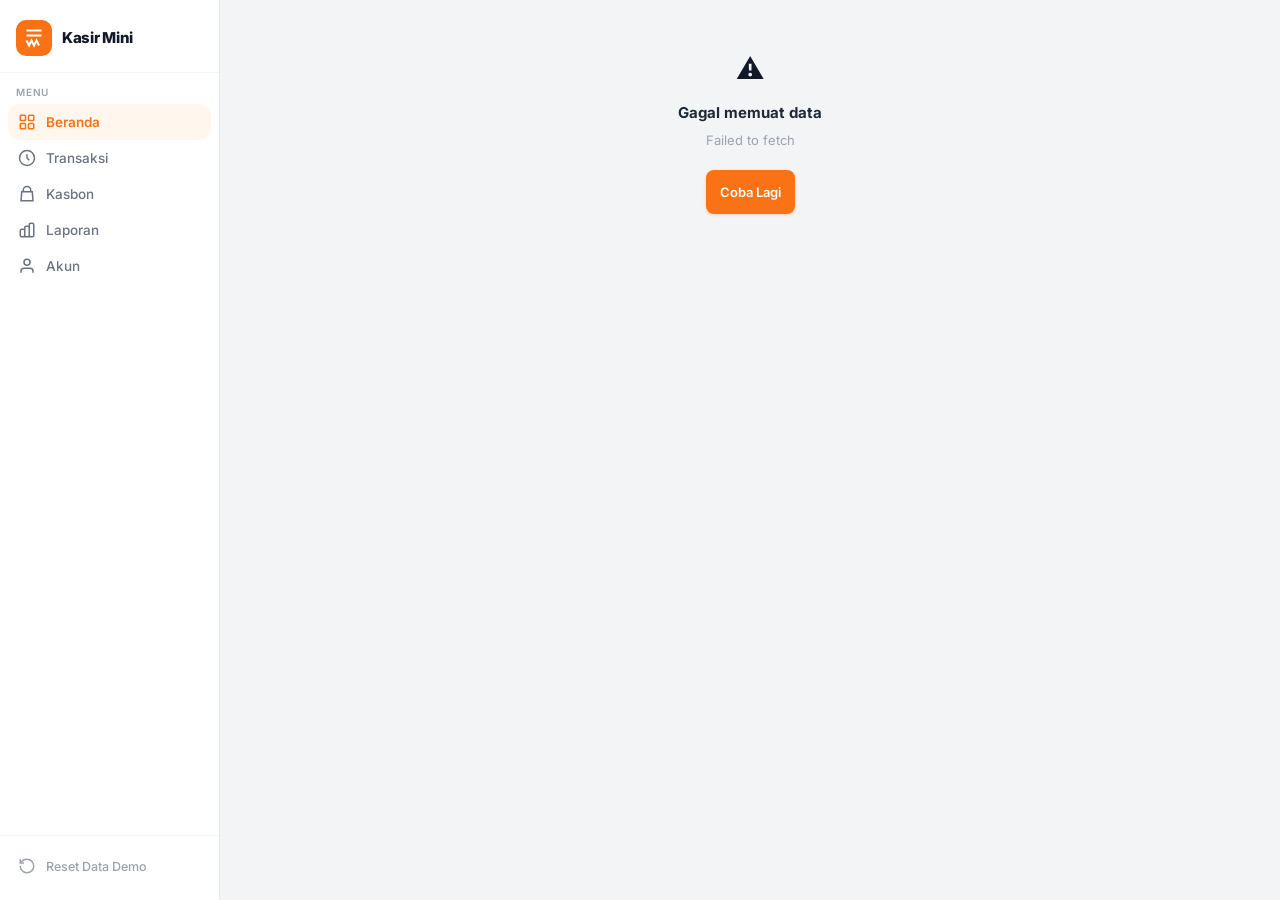
==== index.html @ 23647b13 "Initial commit" ====
<!DOCTYPE html>
<html lang="id">
<head>
  <meta charset="UTF-8">
  <meta name="viewport" content="width=device-width, initial-scale=1.0, maximum-scale=1.0, user-scalable=no, viewport-fit=cover">
  <title>Kasir Mini — Pencatatan Kas Warung</title>
  <meta name="description" content="Aplikasi kasir dan pencatatan keuangan harian untuk warung sembako. Catat pemasukan, pengeluaran, dan kasbon pelanggan.">
  <meta name="theme-color" content="#F97316">
  <meta name="mobile-web-app-capable" content="yes">
  <meta name="apple-mobile-web-app-capable" content="yes">
  <meta name="apple-mobile-web-app-status-bar-style" content="default">
  <meta name="apple-mobile-web-app-title" content="Kasir Mini">

  <!-- PWA -->
  <link rel="manifest" href="manifest.json">
  <link rel="icon" sizes="192x192" href="icons/icon-192.png">
  <link rel="apple-touch-icon" href="icons/icon-192.png">

  <!-- Fonts -->
  <link rel="preconnect" href="https://fonts.googleapis.com">
  <link rel="preconnect" href="https://fonts.gstatic.com" crossorigin>
  <link href="https://fonts.googleapis.com/css2?family=Inter:wght@400;500;600;700;800&display=swap" rel="stylesheet">

  <!-- CSS -->
  <link rel="stylesheet" href="css/app.css">
</head>
<body>

  <!-- PWA Install Banner -->
  <div id="install-banner" class="hidden">
    <div class="banner-text">
      <div class="banner-title">Pasang Kasir Mini di HP kamu</div>
      <div class="banner-sub">Untuk akses lebih cepat tanpa buka browser</div>
    </div>
    <button id="install-btn" class="install-btn">Pasang Sekarang</button>
    <button id="install-dismiss" class="install-dismiss" aria-label="Tutup">✕</button>
  </div>

  <!-- App Shell -->
  <div id="app-shell">

    <!-- Sidebar (Desktop) -->
    <aside id="sidebar">
      <div class="sidebar-logo">
        <div class="sidebar-logo-icon">
          <svg width="20" height="20" viewBox="0 0 24 24" fill="none" stroke="white" stroke-width="2.5">
            <path d="M3 3h18M3 9h18M3 15l3 6 3-6 3 6 3-6 3 6"/>
          </svg>
        </div>
        <div>
          <div class="sidebar-logo-text">Kasir Mini</div>
          <div id="demo-badge" class="badge badge-orange" style="font-size:10px;margin-top:2px;display:none">DEMO</div>
        </div>
      </div>

      <div class="sidebar-section">
        <div class="sidebar-section-label">Menu</div>
        <div id="sidebar-nav"></div>
      </div>

      <div style="margin-top:auto;padding:12px 8px 16px;border-top:1px solid var(--gray-100)">
        <button id="sidebar-reset" class="sidebar-nav-btn" style="color:var(--gray-400);font-size:12.5px" onclick="App.confirm('Reset semua data demo ke awal?', ()=>{ MockDB.resetDemo(); App.navigate(App.currentPage); Toast.success('Data demo direset'); })">
          <svg viewBox="0 0 24 24" fill="none" stroke="currentColor" stroke-width="2"><path d="M3 12a9 9 0 109-9 9.75 9.75 0 00-6.74 2.74L3 8"/><path d="M3 3v5h5"/></svg>
          Reset Data Demo
        </button>
      </div>
    </aside>

    <!-- Main Area -->
    <main id="main-area">
      <div id="page-wrapper">
        <!-- Page rendered here by router -->
        <div id="page-container">
          <!-- Initial skeleton -->
          <div style="padding:16px;display:flex;flex-direction:column;gap:10px">
            <div class="skeleton" style="height:56px;border-radius:0"></div>
            <div style="display:grid;grid-template-columns:1fr 1fr;gap:8px">
              <div class="skeleton" style="height:80px;border-radius:12px"></div>
              <div class="skeleton" style="height:80px;border-radius:12px"></div>
              <div class="skeleton" style="height:80px;border-radius:12px"></div>
              <div class="skeleton" style="height:80px;border-radius:12px"></div>
            </div>
            <div class="skeleton" style="height:52px;border-radius:12px"></div>
            <div class="skeleton" style="height:52px;border-radius:12px"></div>
            <div class="skeleton" style="height:52px;border-radius:12px"></div>
          </div>
        </div>
      </div>
    </main>

    <!-- Bottom Nav (Mobile) -->
    <nav id="bottom-nav" aria-label="Navigasi utama">
      <!-- Populated by app.js -->
    </nav>

  </div>

  <!-- Loading Overlay -->
  <div id="loading-overlay">
    <div class="spinner"></div>
    <p style="font-size:12px;color:var(--gray-400);font-weight:500">Memproses...</p>
  </div>

  <!-- Toast Container -->
  <div id="toast-container" aria-live="polite" role="status"></div>

  <!-- Scripts — ORDER MATTERS -->
  <script src="js/utils.js"></script>
  <script src="js/toast.js"></script>
  <script src="js/api.js"></script>
  <script src="js/pages/dashboard.js"></script>
  <script src="js/pages/income.js"></script>
  <script src="js/pages/expense.js"></script>
  <script src="js/pages/debt.js"></script>
  <script src="js/pages/history.js"></script>
  <script src="js/pages/report.js"></script>
  <script src="js/pages/account.js"></script>
  <script src="js/app.js"></script>

  <script>
    // Show demo badge after app inits
    document.addEventListener('DOMContentLoaded', () => {
      const badge = document.getElementById('demo-badge');
      if (badge && window.DEMO_MODE) badge.style.display = 'inline-flex';
    });
  </script>

</body>
</html>
---- css/app.css ----
/* ============================================================
   Kasir Mini — Design System v2
   Font: Inter | Accent: Orange #F97316
   ============================================================ */

@import url('https://fonts.googleapis.com/css2?family=Inter:wght@400;500;600;700;800&display=swap');

/* ---- Reset & Base ---- */
*, *::before, *::after {
  box-sizing: border-box;
  -webkit-tap-highlight-color: transparent;
  margin: 0; padding: 0;
}

:root {
  /* Colors */
  --orange:        #F97316;
  --orange-50:     #FFF7ED;
  --orange-100:    #FFEDD5;
  --orange-600:    #EA580C;
  --green:         #16A34A;
  --green-50:      #F0FDF4;
  --green-100:     #DCFCE7;
  --green-600:     #15803D;
  --red:           #DC2626;
  --red-50:        #FEF2F2;
  --red-100:       #FEE2E2;
  --red-600:       #B91C1C;
  --blue:          #2563EB;
  --blue-50:       #EFF6FF;
  --blue-100:      #DBEAFE;
  --blue-600:      #1D4ED8;
  --yellow-50:     #FEFCE8;
  --yellow-100:    #FEF9C3;
  --yellow-700:    #A16207;

  /* Neutrals */
  --white:         #FFFFFF;
  --gray-50:       #F9FAFB;
  --gray-100:      #F3F4F6;
  --gray-200:      #E5E7EB;
  --gray-300:      #D1D5DB;
  --gray-400:      #9CA3AF;
  --gray-500:      #6B7280;
  --gray-600:      #4B5563;
  --gray-700:      #374151;
  --gray-800:      #1F2937;
  --gray-900:      #111827;

  /* Sizing */
  --bottom-nav-h:  60px;
  --sidebar-w:     220px;
  --header-h:      56px;
  --radius-sm:     8px;
  --radius-md:     12px;
  --radius-lg:     16px;
  --radius-xl:     20px;

  /* Shadow */
  --shadow-xs:     0 1px 2px rgba(0,0,0,0.05);
  --shadow-sm:     0 1px 3px rgba(0,0,0,0.08), 0 1px 2px rgba(0,0,0,0.04);
  --shadow-md:     0 4px 6px -1px rgba(0,0,0,0.08), 0 2px 4px -1px rgba(0,0,0,0.04);
  --shadow-lg:     0 10px 15px -3px rgba(0,0,0,0.08), 0 4px 6px -2px rgba(0,0,0,0.04);
  --shadow-up:     0 -2px 8px rgba(0,0,0,0.06);
}

html {
  font-size: 14px;
  -webkit-text-size-adjust: 100%;
  scroll-behavior: smooth;
}

body {
  font-family: 'Inter', -apple-system, BlinkMacSystemFont, 'Segoe UI', sans-serif;
  background: var(--gray-100);
  color: var(--gray-900);
  line-height: 1.5;
  min-height: 100dvh;
  overflow-x: hidden;
}

/* ============================================================
   LAYOUT
   ============================================================ */

#app-shell {
  display: flex;
  min-height: 100dvh;
  position: relative;
}

/* --- Sidebar (Desktop ≥768px) --- */
#sidebar {
  width: var(--sidebar-w);
  min-height: 100dvh;
  background: var(--white);
  border-right: 1px solid var(--gray-200);
  position: fixed;
  left: 0; top: 0;
  z-index: 40;
  display: flex;
  flex-direction: column;
  overflow-y: auto;
  transition: transform 0.25s ease;
}

/* Hide sidebar on mobile */
@media (max-width: 767px) {
  #sidebar { display: none; }
}

/* --- Main area --- */
#main-area {
  flex: 1;
  display: flex;
  flex-direction: column;
  min-width: 0;
}

@media (min-width: 768px) {
  #main-area { margin-left: var(--sidebar-w); }
  #bottom-nav { display: none !important; }
}

/* --- Page wrapper --- */
#page-wrapper {
  flex: 1;
  overflow-y: auto;
  padding-bottom: calc(var(--bottom-nav-h) + 12px);
}

@media (min-width: 768px) {
  #page-wrapper { padding-bottom: 32px; }
}

/* --- Bottom Navigation (Mobile) --- */
#bottom-nav {
  position: fixed;
  bottom: 0; left: 0; right: 0;
  height: var(--bottom-nav-h);
  background: var(--white);
  border-top: 1px solid var(--gray-200);
  box-shadow: var(--shadow-up);
  display: flex;
  align-items: stretch;
  z-index: 40;
  padding-bottom: env(safe-area-inset-bottom);
}

.bottom-nav-item {
  flex: 1;
  display: flex;
  flex-direction: column;
  align-items: center;
  justify-content: center;
  gap: 3px;
  border: none;
  background: none;
  cursor: pointer;
  color: var(--gray-400);
  font-size: 10px;
  font-weight: 500;
  font-family: inherit;
  padding: 6px 4px;
  transition: color 0.15s;
  text-decoration: none;
  -webkit-appearance: none;
  position: relative;
}

.bottom-nav-item svg {
  width: 22px;
  height: 22px;
  flex-shrink: 0;
}

.bottom-nav-item.active {
  color: var(--orange);
}

.bottom-nav-item.active::before {
  content: '';
  position: absolute;
  top: 0;
  left: 50%;
  transform: translateX(-50%);
  width: 32px;
  height: 2px;
  background: var(--orange);
  border-radius: 0 0 2px 2px;
}

/* ============================================================
   SIDEBAR COMPONENTS
   ============================================================ */

.sidebar-logo {
  display: flex;
  align-items: center;
  gap: 10px;
  padding: 20px 16px 16px;
  border-bottom: 1px solid var(--gray-100);
}

.sidebar-logo-icon {
  width: 36px;
  height: 36px;
  background: var(--orange);
  border-radius: 10px;
  display: flex;
  align-items: center;
  justify-content: center;
  flex-shrink: 0;
}

.sidebar-logo-text {
  font-size: 15px;
  font-weight: 800;
  color: var(--gray-900);
  letter-spacing: -0.02em;
}

.sidebar-section {
  padding: 12px 8px 4px;
}

.sidebar-section-label {
  font-size: 10px;
  font-weight: 600;
  text-transform: uppercase;
  letter-spacing: 0.08em;
  color: var(--gray-400);
  padding: 0 8px;
  margin-bottom: 4px;
}

.sidebar-nav-btn {
  display: flex;
  align-items: center;
  gap: 10px;
  width: 100%;
  padding: 9px 10px;
  border-radius: var(--radius-md);
  border: none;
  background: none;
  cursor: pointer;
  color: var(--gray-500);
  font-size: 13.5px;
  font-weight: 500;
  font-family: inherit;
  text-align: left;
  transition: all 0.15s;
  text-decoration: none;
}

.sidebar-nav-btn:hover {
  background: var(--gray-50);
  color: var(--gray-800);
}

.sidebar-nav-btn.active {
  background: var(--orange-50);
  color: var(--orange);
  font-weight: 600;
}

.sidebar-nav-btn svg {
  width: 18px;
  height: 18px;
  flex-shrink: 0;
}

/* ============================================================
   PAGE HEADER
   ============================================================ */

.page-header {
  background: var(--white);
  border-bottom: 1px solid var(--gray-100);
  padding: 14px 16px;
  position: sticky;
  top: 0;
  z-index: 30;
}

.page-header h1 {
  font-size: 16px;
  font-weight: 700;
  color: var(--gray-900);
  line-height: 1.3;
}

.page-header .subtitle {
  font-size: 12px;
  color: var(--gray-400);
  margin-top: 1px;
}

.page-header-row {
  display: flex;
  align-items: center;
  justify-content: space-between;
  gap: 12px;
}

.back-btn {
  display: flex;
  align-items: center;
  justify-content: center;
  width: 36px;
  height: 36px;
  border: 1.5px solid var(--gray-200);
  border-radius: var(--radius-sm);
  background: none;
  cursor: pointer;
  color: var(--gray-500);
  flex-shrink: 0;
  transition: all 0.15s;
}

.back-btn:hover {
  background: var(--gray-50);
  color: var(--gray-800);
}

/* ============================================================
   CARDS
   ============================================================ */

.card {
  background: var(--white);
  border: 1px solid var(--gray-200);
  border-radius: var(--radius-lg);
  box-shadow: var(--shadow-xs);
}

/* Summary Card (Dashboard) */
.summary-card {
  background: var(--white);
  border: 1px solid var(--gray-200);
  border-radius: var(--radius-md);
  padding: 14px;
  display: flex;
  flex-direction: column;
  gap: 4px;
  box-shadow: var(--shadow-xs);
}

.summary-card .card-label {
  font-size: 11px;
  font-weight: 600;
  text-transform: uppercase;
  letter-spacing: 0.05em;
  color: var(--gray-400);
}

.summary-card .card-value {
  font-size: 18px;
  font-weight: 700;
  line-height: 1.2;
  letter-spacing: -0.02em;
}

.summary-card .card-sub {
  font-size: 11px;
  color: var(--gray-400);
}

.card-value.income  { color: var(--green); }
.card-value.expense { color: var(--red); }
.card-value.debt    { color: var(--blue); }
.card-value.balance-pos { color: var(--green); }
.card-value.balance-neg { color: var(--red); }

/* ============================================================
   QUICK ACTION BUTTONS
   ============================================================ */

.quick-actions {
  display: flex;
  flex-direction: column;
  gap: 8px;
}

.quick-btn {
  display: flex;
  align-items: center;
  gap: 12px;
  width: 100%;
  min-height: 48px;
  padding: 12px 16px;
  border: none;
  border-radius: var(--radius-md);
  font-size: 14px;
  font-weight: 600;
  font-family: inherit;
  cursor: pointer;
  text-align: left;
  transition: all 0.15s;
}

.quick-btn:active { transform: scale(0.98); }

.quick-btn svg { width: 20px; height: 20px; flex-shrink: 0; }

.quick-btn-icon {
  width: 36px;
  height: 36px;
  border-radius: var(--radius-sm);
  display: flex;
  align-items: center;
  justify-content: center;
  flex-shrink: 0;
}

.qb-income {
  background: var(--green-50);
  color: var(--green-600);
  border: 1.5px solid var(--green-100);
}
.qb-income .quick-btn-icon { background: var(--green-100); }

.qb-expense {
  background: var(--red-50);
  color: var(--red-600);
  border: 1.5px solid var(--red-100);
}
.qb-expense .quick-btn-icon { background: var(--red-100); }

.qb-debt {
  background: var(--blue-50);
  color: var(--blue-600);
  border: 1.5px solid var(--blue-100);
}
.qb-debt .quick-btn-icon { background: var(--blue-100); }

/* ============================================================
   FORM COMPONENTS
   ============================================================ */

.form-section {
  display: flex;
  flex-direction: column;
  gap: 16px;
  padding: 16px;
}

.form-group {
  display: flex;
  flex-direction: column;
  gap: 6px;
}

.form-label {
  font-size: 13px;
  font-weight: 600;
  color: var(--gray-700);
  display: flex;
  align-items: center;
  gap: 4px;
}

.form-label .required { color: var(--red); }

.form-input {
  width: 100%;
  height: 44px;
  padding: 0 14px;
  border: 1.5px solid var(--gray-200);
  border-radius: var(--radius-md);
  font-size: 14px;
  font-family: inherit;
  color: var(--gray-900);
  background: var(--white);
  outline: none;
  transition: border-color 0.15s, box-shadow 0.15s;
  -webkit-appearance: none;
}

.form-input:focus {
  border-color: var(--orange);
  box-shadow: 0 0 0 3px rgba(249,115,22,0.1);
}

.form-input::placeholder { color: var(--gray-300); }

textarea.form-input {
  height: auto;
  padding: 12px 14px;
  min-height: 80px;
  resize: none;
  line-height: 1.5;
}

/* Nominal input - large centered */
.amount-display {
  background: var(--gray-50);
  border: 1.5px solid var(--gray-200);
  border-radius: var(--radius-lg);
  padding: 20px 16px;
  text-align: center;
  margin-bottom: 4px;
}

.amount-prefix {
  font-size: 18px;
  font-weight: 700;
  color: var(--gray-400);
}

.amount-input-raw {
  border: none;
  background: transparent;
  font-size: 28px;
  font-weight: 800;
  color: var(--gray-900);
  text-align: center;
  width: 100%;
  outline: none;
  font-family: inherit;
  letter-spacing: -0.03em;
}

.amount-display:focus-within {
  border-color: var(--orange);
  box-shadow: 0 0 0 3px rgba(249,115,22,0.1);
  background: var(--white);
}

.amount-words {
  font-size: 11px;
  color: var(--gray-400);
  margin-top: 4px;
  text-align: center;
}

/* Category chips */
.chip-scroll {
  display: flex;
  gap: 6px;
  overflow-x: auto;
  padding-bottom: 4px;
  -ms-overflow-style: none;
  scrollbar-width: none;
}
.chip-scroll::-webkit-scrollbar { display: none; }

.chip {
  display: inline-flex;
  align-items: center;
  gap: 4px;
  padding: 6px 12px;
  border-radius: 9999px;
  font-size: 12px;
  font-weight: 500;
  border: 1.5px solid var(--gray-200);
  background: var(--white);
  color: var(--gray-600);
  cursor: pointer;
  transition: all 0.15s;
  white-space: nowrap;
  font-family: inherit;
}

.chip.active {
  background: var(--orange);
  color: var(--white);
  border-color: var(--orange);
}

.chip:hover:not(.active) {
  border-color: var(--orange);
  color: var(--orange);
}

/* Period toggle (Reports) */
.period-toggle {
  display: flex;
  background: var(--gray-100);
  border-radius: var(--radius-md);
  padding: 3px;
  gap: 2px;
}

.period-btn {
  flex: 1;
  padding: 7px 8px;
  border: none;
  border-radius: var(--radius-sm);
  font-size: 12.5px;
  font-weight: 500;
  font-family: inherit;
  cursor: pointer;
  transition: all 0.15s;
  background: none;
  color: var(--gray-500);
}

.period-btn.active {
  background: var(--white);
  color: var(--orange);
  font-weight: 700;
  box-shadow: var(--shadow-sm);
}

/* ============================================================
   BUTTONS
   ============================================================ */

.btn {
  display: inline-flex;
  align-items: center;
  justify-content: center;
  gap: 8px;
  padding: 0 20px;
  height: 44px;
  min-height: 44px;
  border: none;
  border-radius: var(--radius-md);
  font-size: 14px;
  font-weight: 600;
  font-family: inherit;
  cursor: pointer;
  transition: all 0.15s;
  text-decoration: none;
  white-space: nowrap;
  -webkit-appearance: none;
}

.btn:active { transform: scale(0.97); }

.btn svg { width: 18px; height: 18px; flex-shrink: 0; }

.btn-primary {
  background: var(--orange);
  color: var(--white);
  box-shadow: 0 1px 3px rgba(249,115,22,0.3);
}
.btn-primary:hover { background: var(--orange-600); }

.btn-green  { background: var(--green);  color: var(--white); }
.btn-green:hover { background: var(--green-600); }

.btn-red    { background: var(--red);    color: var(--white); }
.btn-red:hover { background: var(--red-600); }

.btn-blue   { background: var(--blue);   color: var(--white); }
.btn-blue:hover { background: var(--blue-600); }

.btn-outline {
  background: var(--white);
  color: var(--orange);
  border: 1.5px solid var(--orange);
}
.btn-outline:hover { background: var(--orange-50); }

.btn-ghost {
  background: var(--gray-100);
  color: var(--gray-600);
}
.btn-ghost:hover { background: var(--gray-200); }

.btn-sm { height: 36px; padding: 0 14px; font-size: 13px; border-radius: var(--radius-sm); }
.btn-lg { height: 52px; font-size: 15px; border-radius: var(--radius-lg); }

.btn-full { width: 100%; }

/* Submit button (CTA, full-width orange) */
.btn-cta {
  width: 100%;
  height: 48px;
  background: var(--orange);
  color: var(--white);
  border: none;
  border-radius: var(--radius-md);
  font-size: 15px;
  font-weight: 700;
  font-family: inherit;
  cursor: pointer;
  transition: all 0.15s;
  display: flex;
  align-items: center;
  justify-content: center;
  gap: 8px;
  -webkit-appearance: none;
}
.btn-cta:hover { background: var(--orange-600); }
.btn-cta:active { transform: scale(0.98); }
.btn-cta:disabled { background: var(--gray-300); cursor: not-allowed; }
.btn-cta svg { width: 18px; height: 18px; }

/* ============================================================
   BADGES
   ============================================================ */

.badge {
  display: inline-flex;
  align-items: center;
  gap: 4px;
  padding: 3px 8px;
  border-radius: 9999px;
  font-size: 11px;
  font-weight: 600;
  white-space: nowrap;
}

.badge-red    { background: var(--red-100);    color: var(--red-600); }
.badge-yellow { background: var(--yellow-100); color: var(--yellow-700); }
.badge-green  { background: var(--green-100);  color: var(--green-600); }
.badge-blue   { background: var(--blue-100);   color: var(--blue-600); }
.badge-gray   { background: var(--gray-100);   color: var(--gray-500); }
.badge-orange { background: var(--orange-100); color: var(--orange-600); }

/* ============================================================
   TRANSACTION LIST ITEMS
   ============================================================ */

.trx-list { padding: 0 16px; }

.date-separator {
  font-size: 11px;
  font-weight: 700;
  text-transform: uppercase;
  letter-spacing: 0.05em;
  color: var(--gray-400);
  padding: 16px 0 8px;
}

.trx-item {
  display: flex;
  align-items: center;
  gap: 12px;
  padding: 12px 0;
  border-bottom: 1px solid var(--gray-100);
}

.trx-item:last-child { border-bottom: none; }

.trx-icon {
  width: 38px;
  height: 38px;
  border-radius: var(--radius-sm);
  display: flex;
  align-items: center;
  justify-content: center;
  flex-shrink: 0;
}

.trx-icon.income-icon {
  background: var(--green-50);
  color: var(--green);
}

.trx-icon.expense-icon {
  background: var(--red-50);
  color: var(--red);
}

.trx-icon svg { width: 18px; height: 18px; }

.trx-body { flex: 1; min-width: 0; }

.trx-desc {
  font-size: 13.5px;
  font-weight: 500;
  color: var(--gray-800);
  white-space: nowrap;
  overflow: hidden;
  text-overflow: ellipsis;
}

.trx-meta {
  font-size: 11.5px;
  color: var(--gray-400);
  margin-top: 1px;
}

.trx-amount {
  font-size: 14px;
  font-weight: 700;
  flex-shrink: 0;
}

.trx-amount.pos { color: var(--green); }
.trx-amount.neg { color: var(--red); }

/* ============================================================
   DEBT CARD
   ============================================================ */

.debt-card {
  background: var(--white);
  border: 1px solid var(--gray-200);
  border-radius: var(--radius-md);
  padding: 14px;
  cursor: pointer;
  transition: all 0.15s;
}

.debt-card:hover {
  border-color: var(--orange);
  box-shadow: 0 0 0 2px rgba(249,115,22,0.08);
}

.debt-card:active { transform: scale(0.99); }

.debt-name {
  font-size: 14px;
  font-weight: 700;
  color: var(--gray-900);
}

.debt-meta {
  font-size: 11.5px;
  color: var(--gray-400);
  margin-top: 1px;
}

.debt-amounts {
  display: flex;
  gap: 12px;
  margin-top: 10px;
}

.debt-amount-item { flex: 1; }

.debt-amount-label {
  font-size: 10px;
  font-weight: 600;
  text-transform: uppercase;
  letter-spacing: 0.04em;
  color: var(--gray-400);
  margin-bottom: 2px;
}

.debt-amount-value {
  font-size: 13px;
  font-weight: 700;
}

.debt-progress-bar {
  height: 4px;
  background: var(--gray-100);
  border-radius: 9999px;
  margin-top: 10px;
  overflow: hidden;
}

.debt-progress-fill {
  height: 100%;
  border-radius: 9999px;
  background: var(--orange);
  transition: width 0.4s ease;
}

.debt-progress-fill.paid { background: var(--green); }

/* ============================================================
   MODAL
   ============================================================ */

.modal-overlay {
  position: fixed;
  inset: 0;
  background: rgba(0, 0, 0, 0.4);
  z-index: 50;
  display: flex;
  align-items: flex-end;
  padding: 0;
  animation: fadeIn 0.2s ease;
}

@media (min-width: 480px) {
  .modal-overlay {
    align-items: center;
    padding: 20px;
  }
}

.modal-sheet {
  background: var(--white);
  border-radius: 20px 20px 0 0;
  width: 100%;
  max-height: 90dvh;
  overflow-y: auto;
  padding: 20px 16px 24px;
  animation: slideUp 0.25s ease;
}

@media (min-width: 480px) {
  .modal-sheet {
    border-radius: 20px;
    max-width: 440px;
    margin: 0 auto;
  }
}

.modal-drag-bar {
  width: 36px;
  height: 4px;
  background: var(--gray-200);
  border-radius: 9999px;
  margin: 0 auto 16px;
}

@media (min-width: 480px) {
  .modal-drag-bar { display: none; }
}

.modal-title {
  display: flex;
  align-items: center;
  justify-content: space-between;
  margin-bottom: 20px;
}

.modal-title h2 {
  font-size: 16px;
  font-weight: 700;
  color: var(--gray-900);
}

.modal-close {
  width: 32px;
  height: 32px;
  display: flex;
  align-items: center;
  justify-content: center;
  border: none;
  background: var(--gray-100);
  border-radius: var(--radius-sm);
  cursor: pointer;
  color: var(--gray-500);
  transition: all 0.15s;
}

.modal-close:hover { background: var(--gray-200); color: var(--gray-800); }
.modal-close svg { width: 16px; height: 16px; }

/* ============================================================
   CONFIRM DIALOG
   ============================================================ */

.confirm-overlay {
  position: fixed;
  inset: 0;
  background: rgba(0,0,0,0.45);
  z-index: 60;
  display: flex;
  align-items: center;
  justify-content: center;
  padding: 20px;
  animation: fadeIn 0.2s ease;
}

.confirm-box {
  background: var(--white);
  border-radius: var(--radius-xl);
  padding: 24px;
  max-width: 300px;
  width: 100%;
  text-align: center;
  animation: scaleIn 0.2s ease;
  box-shadow: var(--shadow-lg);
}

.confirm-icon { font-size: 2rem; margin-bottom: 10px; }
.confirm-title { font-size: 15px; font-weight: 700; color: var(--gray-900); margin-bottom: 6px; }
.confirm-msg { font-size: 13px; color: var(--gray-500); line-height: 1.5; margin-bottom: 20px; }
.confirm-actions { display: flex; gap: 8px; }

/* ============================================================
   INSTALL BANNER
   ============================================================ */

#install-banner {
  background: linear-gradient(135deg, var(--orange), var(--orange-600));
  color: var(--white);
  padding: 12px 16px;
  display: flex;
  align-items: center;
  gap: 10px;
  position: sticky;
  top: 0;
  z-index: 35;
}

#install-banner .banner-text {
  flex: 1;
}

#install-banner .banner-title {
  font-size: 13px;
  font-weight: 700;
  margin-bottom: 1px;
}

#install-banner .banner-sub {
  font-size: 11px;
  opacity: 0.85;
}

.install-btn {
  background: rgba(255,255,255,0.2);
  border: 1px solid rgba(255,255,255,0.4);
  color: var(--white);
  padding: 6px 14px;
  border-radius: var(--radius-sm);
  font-size: 12.5px;
  font-weight: 600;
  cursor: pointer;
  font-family: inherit;
  white-space: nowrap;
  flex-shrink: 0;
  transition: background 0.15s;
}

.install-btn:hover { background: rgba(255,255,255,0.3); }

.install-dismiss {
  background: none;
  border: none;
  color: rgba(255,255,255,0.7);
  cursor: pointer;
  font-size: 18px;
  padding: 4px;
  line-height: 1;
  flex-shrink: 0;
}

/* ============================================================
   TOAST NOTIFICATIONS
   ============================================================ */

#toast-container {
  position: fixed;
  top: 12px;
  left: 50%;
  transform: translateX(-50%);
  z-index: 100;
  display: flex;
  flex-direction: column;
  gap: 6px;
  align-items: center;
  pointer-events: none;
  width: calc(100% - 32px);
  max-width: 340px;
}

.toast {
  display: flex;
  align-items: center;
  gap: 8px;
  padding: 11px 16px;
  border-radius: var(--radius-md);
  font-size: 13px;
  font-weight: 500;
  box-shadow: var(--shadow-md);
  pointer-events: auto;
  max-width: 100%;
  animation: toastIn 0.3s ease;
}

.toast svg { width: 16px; height: 16px; flex-shrink: 0; }

.toast-success { background: #166534; color: var(--white); }
.toast-error   { background: #991B1B; color: var(--white); }
.toast-warning { background: #92400E; color: var(--white); }
.toast-info    { background: #1E40AF; color: var(--white); }
.toast.exit    { animation: toastOut 0.3s ease forwards; }

/* ============================================================
   LOADING
   ============================================================ */

#loading-overlay {
  position: fixed;
  inset: 0;
  background: rgba(255,255,255,0.8);
  backdrop-filter: blur(2px);
  z-index: 70;
  display: none;
  align-items: center;
  justify-content: center;
  flex-direction: column;
  gap: 12px;
}

.spinner {
  width: 36px;
  height: 36px;
  border: 3px solid var(--gray-200);
  border-top-color: var(--orange);
  border-radius: 50%;
  animation: spin 0.75s linear infinite;
}

.skeleton {
  background: linear-gradient(90deg, var(--gray-100) 25%, var(--gray-200) 50%, var(--gray-100) 75%);
  background-size: 200% 100%;
  animation: shimmer 1.4s ease-in-out infinite;
  border-radius: var(--radius-sm);
}

/* ============================================================
   EMPTY STATE
   ============================================================ */

.empty-state {
  display: flex;
  flex-direction: column;
  align-items: center;
  justify-content: center;
  padding: 48px 24px;
  text-align: center;
  gap: 10px;
}

.empty-state-icon {
  width: 52px;
  height: 52px;
  background: var(--gray-100);
  border-radius: 50%;
  display: flex;
  align-items: center;
  justify-content: center;
  color: var(--gray-300);
  margin-bottom: 4px;
}

.empty-state-icon svg { width: 26px; height: 26px; }

.empty-state h3 {
  font-size: 14px;
  font-weight: 600;
  color: var(--gray-700);
}

.empty-state p {
  font-size: 13px;
  color: var(--gray-400);
  line-height: 1.5;
}

/* ============================================================
   REPORT
   ============================================================ */

.report-hero {
  background: var(--gray-900);
  border-radius: var(--radius-lg);
  padding: 20px;
  color: var(--white);
}

.report-row {
  display: flex;
  align-items: center;
  justify-content: space-between;
  padding: 8px 0;
  border-bottom: 1px solid rgba(255,255,255,0.07);
}

.report-row:last-child { border-bottom: none; }

.report-row .label { font-size: 13px; color: #94a3b8; }
.report-row .value { font-size: 14px; font-weight: 700; }

.bar-chart-row {
  display: flex;
  flex-direction: column;
  gap: 3px;
  margin-bottom: 12px;
}

.bar-chart-label {
  display: flex;
  justify-content: space-between;
  font-size: 12px;
  color: var(--gray-600);
  font-weight: 500;
}

.bar-track {
  height: 8px;
  background: var(--gray-100);
  border-radius: 9999px;
  overflow: hidden;
}

.bar-fill {
  height: 100%;
  border-radius: 9999px;
  transition: width 0.5s ease;
}

/* ============================================================
   SECTION TITLE / DIVIDER
   ============================================================ */

.section-header {
  display: flex;
  align-items: center;
  justify-content: space-between;
  padding: 14px 16px 8px;
}

.section-title {
  font-size: 12px;
  font-weight: 700;
  text-transform: uppercase;
  letter-spacing: 0.06em;
  color: var(--gray-400);
}

.section-link {
  font-size: 12.5px;
  font-weight: 600;
  color: var(--orange);
  background: none;
  border: none;
  cursor: pointer;
  font-family: inherit;
}

.divider {
  height: 8px;
  background: var(--gray-100);
}

.h-divider {
  height: 1px;
  background: var(--gray-100);
}

/* ============================================================
   SCROLLBAR
   ============================================================ */

::-webkit-scrollbar { width: 4px; height: 4px; }
::-webkit-scrollbar-track { background: transparent; }
::-webkit-scrollbar-thumb { background: var(--gray-200); border-radius: 9999px; }

/* ============================================================
   ANIMATIONS
   ============================================================ */

@keyframes fadeIn   { from { opacity:0 } to { opacity:1 } }
@keyframes slideUp  { from { transform:translateY(24px);opacity:0 } to { transform:translateY(0);opacity:1 } }
@keyframes scaleIn  { from { transform:scale(0.92);opacity:0 } to { transform:scale(1);opacity:1 } }
@keyframes spin     { to { transform:rotate(360deg) } }
@keyframes shimmer  { 0%{background-position:200% 0} 100%{background-position:-200% 0} }
@keyframes toastIn  { from{opacity:0;transform:translateY(-10px) scale(0.95)} to{opacity:1;transform:translateY(0) scale(1)} }
@keyframes toastOut { from{opacity:1;transform:translateY(0) scale(1)} to{opacity:0;transform:translateY(-8px) scale(0.95)} }

/* ============================================================
   UTILITY
   ============================================================ */

.hidden    { display: none !important; }
.sr-only   { position:absolute;width:1px;height:1px;overflow:hidden;clip:rect(0,0,0,0); }
.truncate  { overflow:hidden;text-overflow:ellipsis;white-space:nowrap; }
.no-scroll { overflow:hidden; }
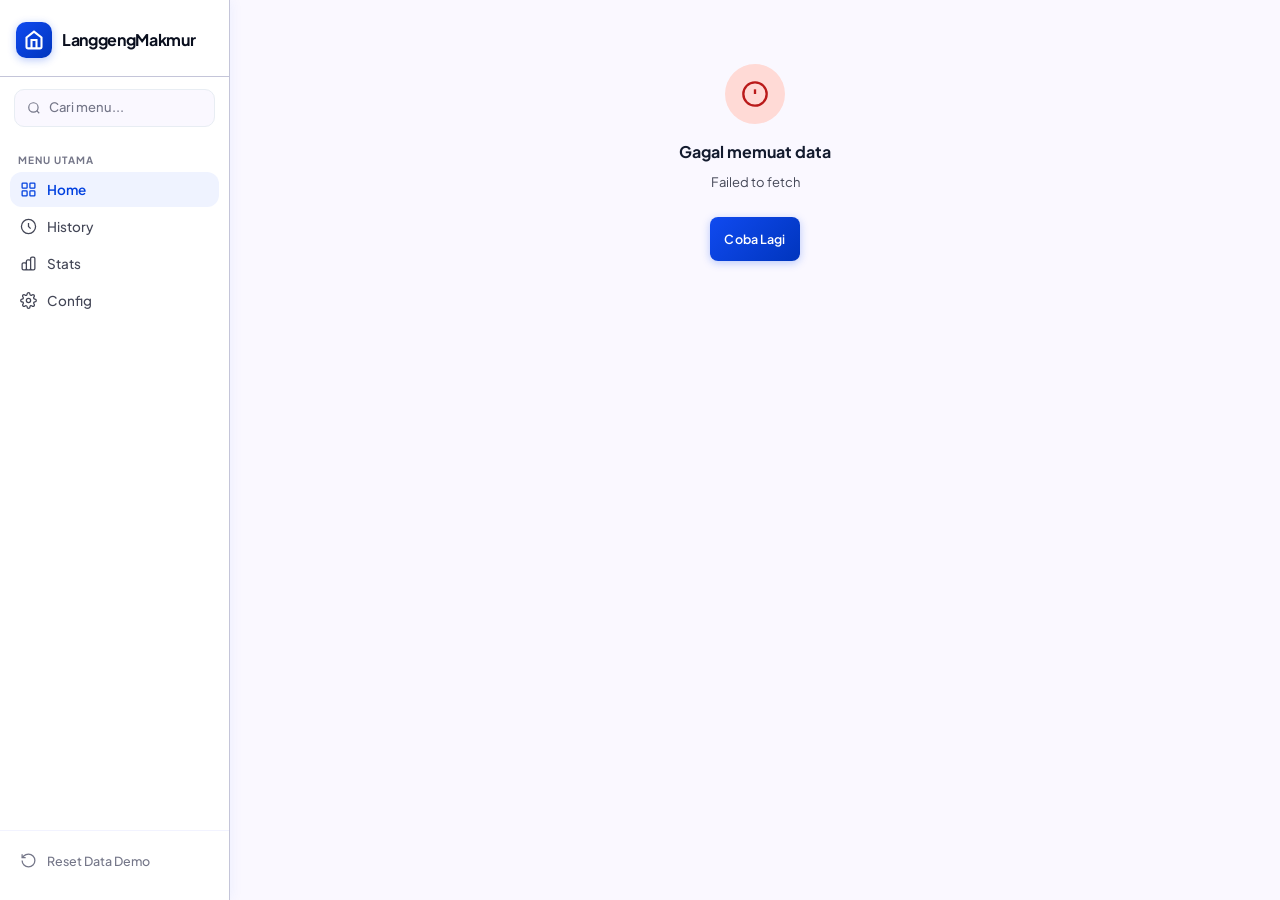
==== commit 370dae06: "Update aplikasi kasir dengan pembaruan fitur" ====
--- a/index.html
+++ b/index.html
@@ -1,11 +1,14 @@
 <!DOCTYPE html>
 <html lang="id">
+
 <head>
   <meta charset="UTF-8">
-  <meta name="viewport" content="width=device-width, initial-scale=1.0, maximum-scale=1.0, user-scalable=no, viewport-fit=cover">
-  <title>Kasir Mini — Pencatatan Kas Warung</title>
-  <meta name="description" content="Aplikasi kasir dan pencatatan keuangan harian untuk warung sembako. Catat pemasukan, pengeluaran, dan kasbon pelanggan.">
-  <meta name="theme-color" content="#F97316">
+  <meta name="viewport"
+    content="width=device-width, initial-scale=1.0, maximum-scale=1.0, user-scalable=no, viewport-fit=cover">
+  <title>LanggengMakmur Cashier — Pencatatan Kas Warung</title>
+  <meta name="description"
+    content="Aplikasi kasir dan pencatatan keuangan harian untuk warung sembako. Catat pemasukan, pengeluaran, dan kasbon pelanggan.">
+  <meta name="theme-color" content="#104af0">
   <meta name="mobile-web-app-capable" content="yes">
   <meta name="apple-mobile-web-app-capable" content="yes">
   <meta name="apple-mobile-web-app-status-bar-style" content="default">
@@ -19,22 +22,16 @@
   <!-- Fonts -->
   <link rel="preconnect" href="https://fonts.googleapis.com">
   <link rel="preconnect" href="https://fonts.gstatic.com" crossorigin>
-  <link href="https://fonts.googleapis.com/css2?family=Inter:wght@400;500;600;700;800&display=swap" rel="stylesheet">
+  <link
+    href="https://fonts.googleapis.com/css2?family=Plus+Jakarta+Sans:wght@400;500;600;700;800&family=Inter:wght@400;500;600;700&display=swap"
+    rel="stylesheet">
 
   <!-- CSS -->
   <link rel="stylesheet" href="css/app.css">
 </head>
+
 <body>
 
-  <!-- PWA Install Banner -->
-  <div id="install-banner" class="hidden">
-    <div class="banner-text">
-      <div class="banner-title">Pasang Kasir Mini di HP kamu</div>
-      <div class="banner-sub">Untuk akses lebih cepat tanpa buka browser</div>
-    </div>
-    <button id="install-btn" class="install-btn">Pasang Sekarang</button>
-    <button id="install-dismiss" class="install-dismiss" aria-label="Tutup">✕</button>
-  </div>
 
   <!-- App Shell -->
   <div id="app-shell">
@@ -44,23 +41,40 @@
       <div class="sidebar-logo">
         <div class="sidebar-logo-icon">
           <svg width="20" height="20" viewBox="0 0 24 24" fill="none" stroke="white" stroke-width="2.5">
-            <path d="M3 3h18M3 9h18M3 15l3 6 3-6 3 6 3-6 3 6"/>
+            <path d="M3 9l9-7 9 7v11a2 2 0 01-2 2H5a2 2 0 01-2-2z" />
+            <polyline points="9 22 9 12 15 12 15 22" />
           </svg>
         </div>
         <div>
-          <div class="sidebar-logo-text">Kasir Mini</div>
+          <div class="sidebar-logo-text">LanggengMakmur</div>
           <div id="demo-badge" class="badge badge-orange" style="font-size:10px;margin-top:2px;display:none">DEMO</div>
         </div>
       </div>
 
+      <!-- Search bar placeholder -->
+      <div style="padding:12px 14px">
+        <div
+          style="display:flex;align-items:center;gap:8px;background:var(--gray-50);border:1.5px solid var(--gray-150);border-radius:10px;padding:8px 12px;cursor:default">
+          <svg width="14" height="14" viewBox="0 0 24 24" fill="none" stroke="var(--gray-400)" stroke-width="2">
+            <circle cx="11" cy="11" r="8" />
+            <path d="M21 21l-4.35-4.35" />
+          </svg>
+          <span style="font-size:13px;color:var(--gray-400);font-weight:500">Cari menu...</span>
+        </div>
+      </div>
+
       <div class="sidebar-section">
-        <div class="sidebar-section-label">Menu</div>
+        <div class="sidebar-section-label">Menu Utama</div>
         <div id="sidebar-nav"></div>
       </div>
 
-      <div style="margin-top:auto;padding:12px 8px 16px;border-top:1px solid var(--gray-100)">
-        <button id="sidebar-reset" class="sidebar-nav-btn" style="color:var(--gray-400);font-size:12.5px" onclick="App.confirm('Reset semua data demo ke awal?', ()=>{ MockDB.resetDemo(); App.navigate(App.currentPage); Toast.success('Data demo direset'); })">
-          <svg viewBox="0 0 24 24" fill="none" stroke="currentColor" stroke-width="2"><path d="M3 12a9 9 0 109-9 9.75 9.75 0 00-6.74 2.74L3 8"/><path d="M3 3v5h5"/></svg>
+      <div style="margin-top:auto;padding:12px 10px 20px;border-top:1px solid var(--gray-100)">
+        <button id="sidebar-reset" class="sidebar-nav-btn" style="color:var(--gray-400);font-size:12.5px"
+          onclick="App.confirm('Reset semua data demo ke awal?', ()=>{ MockDB.resetDemo(); App.navigate(App.currentPage); Toast.success('Data demo direset'); })">
+          <svg viewBox="0 0 24 24" fill="none" stroke="currentColor" stroke-width="2">
+            <path d="M3 12a9 9 0 109-9 9.75 9.75 0 00-6.74 2.74L3 8" />
+            <path d="M3 3v5h5" />
+          </svg>
           Reset Data Demo
         </button>
       </div>
@@ -72,17 +86,17 @@
         <!-- Page rendered here by router -->
         <div id="page-container">
           <!-- Initial skeleton -->
-          <div style="padding:16px;display:flex;flex-direction:column;gap:10px">
-            <div class="skeleton" style="height:56px;border-radius:0"></div>
-            <div style="display:grid;grid-template-columns:1fr 1fr;gap:8px">
-              <div class="skeleton" style="height:80px;border-radius:12px"></div>
-              <div class="skeleton" style="height:80px;border-radius:12px"></div>
-              <div class="skeleton" style="height:80px;border-radius:12px"></div>
-              <div class="skeleton" style="height:80px;border-radius:12px"></div>
+          <div style="padding:20px;display:flex;flex-direction:column;gap:12px">
+            <div class="skeleton" style="height:60px;border-radius:0;margin:-20px -20px 0"></div>
+            <div style="display:grid;grid-template-columns:1fr 1fr;gap:10px;margin-top:8px">
+              <div class="skeleton" style="height:90px;border-radius:14px"></div>
+              <div class="skeleton" style="height:90px;border-radius:14px"></div>
+              <div class="skeleton" style="height:90px;border-radius:14px"></div>
+              <div class="skeleton" style="height:90px;border-radius:14px"></div>
             </div>
-            <div class="skeleton" style="height:52px;border-radius:12px"></div>
-            <div class="skeleton" style="height:52px;border-radius:12px"></div>
-            <div class="skeleton" style="height:52px;border-radius:12px"></div>
+            <div class="skeleton" style="height:56px;border-radius:14px"></div>
+            <div class="skeleton" style="height:56px;border-radius:14px"></div>
+            <div class="skeleton" style="height:56px;border-radius:14px"></div>
           </div>
         </div>
       </div>
@@ -98,7 +112,7 @@
   <!-- Loading Overlay -->
   <div id="loading-overlay">
     <div class="spinner"></div>
-    <p style="font-size:12px;color:var(--gray-400);font-weight:500">Memproses...</p>
+    <p style="font-size:12px;color:var(--gray-400);font-weight:600;font-family:'Outfit',sans-serif">Memproses...</p>
   </div>
 
   <!-- Toast Container -->
@@ -126,4 +140,5 @@
   </script>
 
 </body>
-</html>
+
+</html>
--- a/css/app.css
+++ b/css/app.css
@@ -1,9 +1,10 @@
 /* ============================================================
-   Kasir Mini — Design System v2
-   Font: Inter | Accent: Orange #F97316
-   ============================================================ */
-
-@import url('https://fonts.googleapis.com/css2?family=Inter:wght@400;500;600;700;800&display=swap');
+   Kasir Mini — Design System v4 (Material You / Bento Blue)
+   Font: Plus Jakarta Sans (headings) + Inter (body)
+   Accent: Blue #0040df / #104af0
+   ============================================================ */
+
+@import url('https://fonts.googleapis.com/css2?family=Plus+Jakarta+Sans:wght@400;500;600;700;800&family=Inter:wght@400;500;600;700&display=swap');
 
 /* ---- Reset & Base ---- */
 *, *::before, *::after {
@@ -13,55 +14,99 @@
 }
 
 :root {
-  /* Colors */
+  /* Primary - Blue */
+  --primary:       #104af0;
+  --primary-50:    #eff3ff;
+  --primary-100:   #dde6fd;
+  --primary-200:   #b8c3ff;
+  --primary-500:   #104af0;
+  --primary-600:   #0040df;
+  --primary-700:   #0035bd;
+  --primary-dark:  #001355;
+  --primary-container: #2d5bff;
+
+  /* Surface colors (Material You) */
+  --surface:                #faf8ff;
+  --surface-container-low:  #f2f3ff;
+  --surface-container:      #eaedff;
+  --surface-container-high: #e2e7ff;
+  --surface-container-highest: #dae2fd;
+  --outline-variant:        #c4c5d9;
+  --outline:                #747688;
+  --on-surface-variant:     #434656;
+  --on-surface:             #131b2e;
+  --secondary:              #4648d4;
+
+  /* Green (income) */
+  --green:         #16a34a;
+  --green-50:      #f0fdf4;
+  --green-100:     #dcfce7;
+  --green-600:     #15803d;
+
+  /* Red (expense / error) */
+  --red:           #ba1a1a;
+  --red-50:        #fff0ee;
+  --red-100:       #ffdad6;
+  --red-600:       #ba1a1a;
+  --error-container: #ffdad6;
+
+  /* Blue tones */
+  --blue:          #3B82F6;
+  --blue-50:       #EFF6FF;
+  --blue-100:      #DBEAFE;
+  --blue-600:      #2563EB;
+
+  /* Amber */
+  --amber:         #F59E0B;
+  --amber-50:      #FFFBEB;
+  --amber-100:     #FEF3C7;
+  --amber-700:     #B45309;
+  --yellow-50:     #FEFCE8;
+  --yellow-100:    #FEF9C3;
+  --yellow-700:    #A16207;
+
+  /* Orange (compatibility) */
   --orange:        #F97316;
   --orange-50:     #FFF7ED;
   --orange-100:    #FFEDD5;
   --orange-600:    #EA580C;
-  --green:         #16A34A;
-  --green-50:      #F0FDF4;
-  --green-100:     #DCFCE7;
-  --green-600:     #15803D;
-  --red:           #DC2626;
-  --red-50:        #FEF2F2;
-  --red-100:       #FEE2E2;
-  --red-600:       #B91C1C;
-  --blue:          #2563EB;
-  --blue-50:       #EFF6FF;
-  --blue-100:      #DBEAFE;
-  --blue-600:      #1D4ED8;
-  --yellow-50:     #FEFCE8;
-  --yellow-100:    #FEF9C3;
-  --yellow-700:    #A16207;
 
   /* Neutrals */
   --white:         #FFFFFF;
-  --gray-50:       #F9FAFB;
-  --gray-100:      #F3F4F6;
-  --gray-200:      #E5E7EB;
-  --gray-300:      #D1D5DB;
-  --gray-400:      #9CA3AF;
-  --gray-500:      #6B7280;
-  --gray-600:      #4B5563;
-  --gray-700:      #374151;
-  --gray-800:      #1F2937;
-  --gray-900:      #111827;
+  --bg-app:        #faf8ff;
+  --gray-50:       #faf8ff;
+  --gray-100:      #f2f3ff;
+  --gray-150:      #e8edf3;
+  --gray-200:      #c4c5d9;
+  --gray-300:      #b0b3ca;
+  --gray-400:      #747688;
+  --gray-500:      #434656;
+  --gray-600:      #434656;
+  --gray-700:      #283044;
+  --gray-800:      #131b2e;
+  --gray-900:      #0a0f1e;
 
   /* Sizing */
-  --bottom-nav-h:  60px;
-  --sidebar-w:     220px;
-  --header-h:      56px;
+  --bottom-nav-h:  76px;    /* pill bar height */
+  --nav-float-gap: 28px;    /* gap from screen bottom */
+  --nav-fab-rise:  28px;    /* how much FAB floats above bar */
+  --sidebar-w:     230px;
+  --header-h:      60px;
   --radius-sm:     8px;
   --radius-md:     12px;
   --radius-lg:     16px;
   --radius-xl:     20px;
-
-  /* Shadow */
-  --shadow-xs:     0 1px 2px rgba(0,0,0,0.05);
-  --shadow-sm:     0 1px 3px rgba(0,0,0,0.08), 0 1px 2px rgba(0,0,0,0.04);
-  --shadow-md:     0 4px 6px -1px rgba(0,0,0,0.08), 0 2px 4px -1px rgba(0,0,0,0.04);
-  --shadow-lg:     0 10px 15px -3px rgba(0,0,0,0.08), 0 4px 6px -2px rgba(0,0,0,0.04);
-  --shadow-up:     0 -2px 8px rgba(0,0,0,0.06);
+  --radius-2xl:    24px;
+  --radius-3xl:    28px;
+
+  /* Shadows */
+  --shadow-xs:  0 1px 2px rgba(16,74,240,0.04);
+  --shadow-sm:  0 1px 4px rgba(16,74,240,0.06), 0 1px 2px rgba(16,74,240,0.04);
+  --shadow-md:  0 4px 12px rgba(16,74,240,0.08), 0 2px 4px rgba(16,74,240,0.04);
+  --shadow-lg:  0 10px 28px rgba(16,74,240,0.10), 0 4px 8px rgba(16,74,240,0.05);
+  --shadow-up:  0 -4px 20px rgba(16,74,240,0.08);
+  --shadow-sidebar: 2px 0 12px rgba(16,74,240,0.05);
+  --shadow-primary: 0 8px 24px rgba(16,74,240,0.25);
 }
 
 html {
@@ -71,9 +116,9 @@
 }
 
 body {
-  font-family: 'Inter', -apple-system, BlinkMacSystemFont, 'Segoe UI', sans-serif;
-  background: var(--gray-100);
-  color: var(--gray-900);
+  font-family: 'Plus Jakarta Sans', 'Inter', -apple-system, BlinkMacSystemFont, 'Segoe UI', sans-serif;
+  background: var(--bg-app);
+  color: var(--gray-800);
   line-height: 1.5;
   min-height: 100dvh;
   overflow-x: hidden;
@@ -94,7 +139,7 @@
   width: var(--sidebar-w);
   min-height: 100dvh;
   background: var(--white);
-  border-right: 1px solid var(--gray-200);
+  border-right: 1px solid var(--outline-variant);
   position: fixed;
   left: 0; top: 0;
   z-index: 40;
@@ -102,6 +147,7 @@
   flex-direction: column;
   overflow-y: auto;
   transition: transform 0.25s ease;
+  box-shadow: var(--shadow-sidebar);
 }
 
 /* Hide sidebar on mobile */
@@ -126,25 +172,55 @@
 #page-wrapper {
   flex: 1;
   overflow-y: auto;
-  padding-bottom: calc(var(--bottom-nav-h) + 12px);
+  padding-bottom: calc(var(--bottom-nav-h) + 20px);
 }
 
 @media (min-width: 768px) {
-  #page-wrapper { padding-bottom: 32px; }
-}
-
-/* --- Bottom Navigation (Mobile) --- */
+  #page-wrapper { padding-bottom: 40px; }
+}
+
+/* ============================================================
+   BOTTOM NAVIGATION — Floating Pill with Center FAB
+   ============================================================ */
+
 #bottom-nav {
   position: fixed;
-  bottom: 0; left: 0; right: 0;
+  bottom: var(--nav-float-gap);
+  left: 50%;
+  transform: translateX(-50%);
+  width: min(calc(100% - 32px), 480px);
+  background: rgba(255, 255, 255, 0.97);
+  backdrop-filter: blur(24px);
+  -webkit-backdrop-filter: blur(24px);
+  border-radius: 32px;
+  box-shadow:
+    0 8px 32px rgba(16, 74, 240, 0.14),
+    0 2px 8px rgba(0, 0, 0, 0.06),
+    inset 0 1px 0 rgba(255,255,255,0.8);
+  border: 1.5px solid rgba(196, 197, 217, 0.30);
+  display: flex;
+  align-items: center;
   height: var(--bottom-nav-h);
-  background: var(--white);
-  border-top: 1px solid var(--gray-200);
-  box-shadow: var(--shadow-up);
-  display: flex;
-  align-items: stretch;
+  padding: 0 8px;
   z-index: 40;
-  padding-bottom: env(safe-area-inset-bottom);
+}
+
+/* Page bottom padding: pill height + float gap + extra clearance */
+#page-wrapper {
+  flex: 1;
+  overflow-y: auto;
+  padding-bottom: calc(var(--bottom-nav-h) + var(--nav-float-gap) + var(--nav-fab-rise) + 16px);
+}
+
+.nav-icon-wrap {
+  width: 34px;
+  height: 28px;
+  display: flex;
+  align-items: center;
+  justify-content: center;
+  border-radius: 14px;
+  transition: background 0.18s;
+  margin-bottom: 1px;
 }
 
 .bottom-nav-item {
@@ -153,19 +229,21 @@
   flex-direction: column;
   align-items: center;
   justify-content: center;
-  gap: 3px;
+  gap: 2px;
   border: none;
   background: none;
   cursor: pointer;
   color: var(--gray-400);
   font-size: 10px;
-  font-weight: 500;
-  font-family: inherit;
-  padding: 6px 4px;
-  transition: color 0.15s;
+  font-weight: 700;
+  font-family: 'Plus Jakarta Sans', 'Inter', sans-serif;
+  padding: 8px 4px;
+  transition: color 0.18s;
   text-decoration: none;
   -webkit-appearance: none;
   position: relative;
+  letter-spacing: 0.06em;
+  text-transform: uppercase;
 }
 
 .bottom-nav-item svg {
@@ -175,19 +253,65 @@
 }
 
 .bottom-nav-item.active {
-  color: var(--orange);
-}
-
-.bottom-nav-item.active::before {
-  content: '';
+  color: var(--primary-600);
+}
+
+.bottom-nav-item.active .nav-icon-wrap {
+  background: rgba(16, 74, 240, 0.10);
+}
+
+/* --- FAB Slot (center spacer that houses the floating button) --- */
+.nav-fab-slot {
+  flex: 1;
+  display: flex;
+  justify-content: center;
+  align-items: center;
+  position: relative;
+  pointer-events: none;  /* slot itself not clickable */
+}
+
+/* FAB Circle Button — floats above navbar */
+.nav-fab {
   position: absolute;
-  top: 0;
+  top: calc(-1 * var(--nav-fab-rise) - 12px);
   left: 50%;
   transform: translateX(-50%);
-  width: 32px;
-  height: 2px;
-  background: var(--orange);
-  border-radius: 0 0 2px 2px;
+  width: 58px;
+  height: 58px;
+  background: linear-gradient(145deg, var(--primary), var(--primary-700));
+  border-radius: 50%;
+  border: none;
+  display: flex;
+  align-items: center;
+  justify-content: center;
+  cursor: pointer;
+  pointer-events: all;
+  box-shadow:
+    0 6px 20px rgba(16, 74, 240, 0.40),
+    0 2px 6px rgba(16, 74, 240, 0.20),
+    inset 0 1px 0 rgba(255,255,255,0.18);
+  transition: transform 0.18s cubic-bezier(0.34,1.56,0.64,1), box-shadow 0.18s;
+  outline: 4px solid rgba(255,255,255,0.95);
+  outline-offset: 0;
+}
+
+.nav-fab:hover {
+  transform: translateX(-50%) scale(1.06);
+  box-shadow: 0 8px 24px rgba(16,74,240,0.50);
+}
+
+.nav-fab:active {
+  transform: translateX(-50%) scale(0.94);
+}
+
+.nav-fab svg {
+  width: 26px;
+  height: 26px;
+}
+
+/* FAB open animation */
+.nav-fab.open {
+  transform: translateX(-50%) rotate(45deg);
 }
 
 /* ============================================================
@@ -198,37 +322,39 @@
   display: flex;
   align-items: center;
   gap: 10px;
-  padding: 20px 16px 16px;
-  border-bottom: 1px solid var(--gray-100);
+  padding: 22px 16px 18px;
+  border-bottom: 1px solid var(--outline-variant);
 }
 
 .sidebar-logo-icon {
   width: 36px;
   height: 36px;
-  background: var(--orange);
+  background: linear-gradient(135deg, var(--primary), var(--primary-700));
   border-radius: 10px;
   display: flex;
   align-items: center;
   justify-content: center;
   flex-shrink: 0;
+  box-shadow: 0 2px 8px rgba(16,74,240,0.30);
 }
 
 .sidebar-logo-text {
-  font-size: 15px;
-  font-weight: 800;
+  font-family: 'Plus Jakarta Sans', sans-serif;
+  font-size: 16px;
+  font-weight: 700;
   color: var(--gray-900);
   letter-spacing: -0.02em;
 }
 
 .sidebar-section {
-  padding: 12px 8px 4px;
+  padding: 14px 10px 4px;
 }
 
 .sidebar-section-label {
   font-size: 10px;
-  font-weight: 600;
+  font-weight: 700;
   text-transform: uppercase;
-  letter-spacing: 0.08em;
+  letter-spacing: 0.1em;
   color: var(--gray-400);
   padding: 0 8px;
   margin-bottom: 4px;
@@ -247,27 +373,33 @@
   color: var(--gray-500);
   font-size: 13.5px;
   font-weight: 500;
-  font-family: inherit;
+  font-family: 'Plus Jakarta Sans', 'Inter', sans-serif;
   text-align: left;
-  transition: all 0.15s;
+  transition: all 0.15s ease;
   text-decoration: none;
+  margin-bottom: 2px;
 }
 
 .sidebar-nav-btn:hover {
-  background: var(--gray-50);
+  background: var(--surface-container-low);
   color: var(--gray-800);
 }
 
 .sidebar-nav-btn.active {
-  background: var(--orange-50);
-  color: var(--orange);
+  background: var(--primary-50);
+  color: var(--primary-600);
   font-weight: 600;
 }
 
+.sidebar-nav-btn.active svg {
+  stroke: var(--primary-600);
+}
+
 .sidebar-nav-btn svg {
-  width: 18px;
-  height: 18px;
+  width: 17px;
+  height: 17px;
   flex-shrink: 0;
+  stroke-width: 1.8;
 }
 
 /* ============================================================
@@ -275,25 +407,30 @@
    ============================================================ */
 
 .page-header {
-  background: var(--white);
-  border-bottom: 1px solid var(--gray-100);
-  padding: 14px 16px;
+  background: rgba(250,248,255,0.90);
+  backdrop-filter: blur(16px);
+  -webkit-backdrop-filter: blur(16px);
+  border-bottom: 1px solid rgba(196,197,217,0.3);
+  padding: 16px 20px;
   position: sticky;
   top: 0;
   z-index: 30;
 }
 
 .page-header h1 {
-  font-size: 16px;
-  font-weight: 700;
-  color: var(--gray-900);
+  font-family: 'Plus Jakarta Sans', sans-serif;
+  font-size: 18px;
+  font-weight: 700;
+  color: var(--on-surface);
   line-height: 1.3;
+  letter-spacing: -0.01em;
 }
 
 .page-header .subtitle {
   font-size: 12px;
-  color: var(--gray-400);
-  margin-top: 1px;
+  color: var(--outline);
+  margin-top: 2px;
+  font-weight: 500;
 }
 
 .page-header-row {
@@ -309,18 +446,109 @@
   justify-content: center;
   width: 36px;
   height: 36px;
-  border: 1.5px solid var(--gray-200);
-  border-radius: var(--radius-sm);
+  border: 1.5px solid var(--outline-variant);
+  border-radius: var(--radius-md);
   background: none;
   cursor: pointer;
-  color: var(--gray-500);
+  color: var(--on-surface-variant);
   flex-shrink: 0;
   transition: all 0.15s;
 }
 
 .back-btn:hover {
-  background: var(--gray-50);
-  color: var(--gray-800);
+  background: var(--surface-container-low);
+  color: var(--on-surface);
+  border-color: var(--outline);
+}
+
+/* ============================================================
+   HERO CARD (Blue Gradient)
+   ============================================================ */
+
+.hero-card {
+  background: linear-gradient(135deg, #104af0 0%, #2d5bff 100%);
+  border-radius: 28px;
+  padding: 24px;
+  color: white;
+  position: relative;
+  overflow: hidden;
+  box-shadow: 0 8px 32px rgba(16,74,240,0.28);
+}
+
+.hero-card::before {
+  content: '';
+  position: absolute;
+  top: -40%;
+  right: -10%;
+  width: 200px;
+  height: 200px;
+  background: rgba(255,255,255,0.08);
+  border-radius: 50%;
+  filter: blur(40px);
+}
+
+.hero-card::after {
+  content: '';
+  position: absolute;
+  bottom: -30%;
+  left: -10%;
+  width: 150px;
+  height: 150px;
+  background: rgba(255,255,255,0.06);
+  border-radius: 50%;
+  filter: blur(30px);
+}
+
+.hero-label {
+  font-size: 10px;
+  font-weight: 600;
+  text-transform: uppercase;
+  letter-spacing: 0.12em;
+  color: rgba(255,255,255,0.70);
+  margin-bottom: 4px;
+}
+
+.hero-amount {
+  font-family: 'Plus Jakarta Sans', sans-serif;
+  font-size: 34px;
+  font-weight: 800;
+  letter-spacing: -0.03em;
+  line-height: 1.1;
+  color: white;
+}
+
+.hero-sub-grid {
+  display: grid;
+  grid-template-columns: 1fr 1fr;
+  gap: 10px;
+  margin-top: 20px;
+  position: relative;
+  z-index: 1;
+}
+
+.hero-sub-card {
+  background: rgba(255,255,255,0.12);
+  backdrop-filter: blur(12px);
+  border: 1px solid rgba(255,255,255,0.10);
+  border-radius: 16px;
+  padding: 14px;
+}
+
+.hero-sub-label {
+  font-size: 11px;
+  color: rgba(255,255,255,0.75);
+  font-weight: 500;
+  margin-bottom: 6px;
+  display: flex;
+  align-items: center;
+  gap: 5px;
+}
+
+.hero-sub-value {
+  font-family: 'Plus Jakarta Sans', sans-serif;
+  font-size: 16px;
+  font-weight: 700;
+  color: white;
 }
 
 /* ============================================================
@@ -329,84 +557,201 @@
 
 .card {
   background: var(--white);
-  border: 1px solid var(--gray-200);
-  border-radius: var(--radius-lg);
+  border: 1px solid rgba(196,197,217,0.30);
+  border-radius: var(--radius-xl);
   box-shadow: var(--shadow-xs);
+}
+
+/* Kasbon quick card */
+.kasbon-card {
+  background: var(--white);
+  border: 1px solid rgba(196,197,217,0.30);
+  border-radius: 24px;
+  padding: 16px;
+  display: flex;
+  justify-content: space-between;
+  align-items: center;
+  box-shadow: var(--shadow-sm);
+  transition: all 0.2s;
+  cursor: pointer;
+}
+
+.kasbon-card:hover {
+  border-color: rgba(16,74,240,0.3);
+  box-shadow: var(--shadow-md);
+  transform: translateY(-1px);
+}
+
+.kasbon-icon {
+  width: 44px;
+  height: 44px;
+  background: rgba(16,74,240,0.08);
+  border-radius: 16px;
+  display: flex;
+  align-items: center;
+  justify-content: center;
+  flex-shrink: 0;
+}
+
+.kasbon-icon svg {
+  width: 22px;
+  height: 22px;
+  color: var(--primary-600);
+  stroke: var(--primary-600);
+}
+
+.kasbon-chevron {
+  width: 36px;
+  height: 36px;
+  background: var(--surface-container);
+  border-radius: 50%;
+  display: flex;
+  align-items: center;
+  justify-content: center;
+  flex-shrink: 0;
+  transition: background 0.15s;
+}
+
+.kasbon-card:hover .kasbon-chevron {
+  background: rgba(16,74,240,0.10);
 }
 
 /* Summary Card (Dashboard) */
 .summary-card {
   background: var(--white);
-  border: 1px solid var(--gray-200);
-  border-radius: var(--radius-md);
-  padding: 14px;
+  border: 1px solid rgba(196,197,217,0.25);
+  border-radius: var(--radius-xl);
+  padding: 16px;
   display: flex;
   flex-direction: column;
-  gap: 4px;
-  box-shadow: var(--shadow-xs);
+  gap: 5px;
+  box-shadow: var(--shadow-sm);
+  transition: box-shadow 0.2s, transform 0.15s;
+}
+
+.summary-card:hover {
+  box-shadow: var(--shadow-md);
+  transform: translateY(-1px);
 }
 
 .summary-card .card-label {
   font-size: 11px;
   font-weight: 600;
   text-transform: uppercase;
-  letter-spacing: 0.05em;
-  color: var(--gray-400);
+  letter-spacing: 0.07em;
+  color: var(--on-surface-variant);
+  opacity: 0.7;
 }
 
 .summary-card .card-value {
-  font-size: 18px;
+  font-family: 'Plus Jakarta Sans', sans-serif;
+  font-size: 20px;
   font-weight: 700;
   line-height: 1.2;
   letter-spacing: -0.02em;
+  color: var(--on-surface);
 }
 
 .summary-card .card-sub {
   font-size: 11px;
-  color: var(--gray-400);
-}
-
-.card-value.income  { color: var(--green); }
-.card-value.expense { color: var(--red); }
-.card-value.debt    { color: var(--blue); }
-.card-value.balance-pos { color: var(--green); }
-.card-value.balance-neg { color: var(--red); }
-
-/* ============================================================
-   QUICK ACTION BUTTONS
-   ============================================================ */
-
-.quick-actions {
-  display: flex;
-  flex-direction: column;
-  gap: 8px;
-}
+  color: var(--outline);
+  font-weight: 500;
+}
+
+/* Card icon badge */
+.card-icon-badge {
+  width: 36px;
+  height: 36px;
+  border-radius: 12px;
+  display: flex;
+  align-items: center;
+  justify-content: center;
+  margin-bottom: 6px;
+}
+.card-icon-badge svg { width: 18px; height: 18px; }
+.card-icon-income  { background: rgba(22,163,74,0.10); color: var(--green-600); }
+.card-icon-expense { background: rgba(186,26,26,0.08); color: var(--red-600); }
+.card-icon-debt    { background: rgba(16,74,240,0.08); color: var(--primary-600); }
+.card-icon-balance-pos { background: rgba(16,74,240,0.08); color: var(--primary-600); }
+.card-icon-balance-neg { background: rgba(186,26,26,0.08); color: var(--red-600); }
+
+.card-value.income  { color: var(--green-600); }
+.card-value.expense { color: var(--red-600); }
+.card-value.debt    { color: var(--primary-600); }
+.card-value.balance-pos { color: var(--primary-600); }
+.card-value.balance-neg { color: var(--red-600); }
+
+/* ============================================================
+   BENTO GRID (Action Cards)
+   ============================================================ */
+
+.bento-grid {
+  display: grid;
+  grid-template-columns: 1fr 1fr;
+  gap: 12px;
+  padding: 0 20px;
+}
+
+.bento-card {
+  background: var(--white);
+  border: 1px solid rgba(196,197,217,0.25);
+  border-radius: 20px;
+  padding: 18px;
+  cursor: pointer;
+  transition: all 0.25s cubic-bezier(0.4, 0, 0.2, 1);
+  box-shadow: var(--shadow-xs);
+}
+
+.bento-card:hover {
+  border-color: rgba(16,74,240,0.25);
+  box-shadow: var(--shadow-md);
+  transform: translateY(-2px);
+}
+
+.bento-card:active { transform: scale(0.97); }
+
+.bento-icon {
+  width: 40px;
+  height: 40px;
+  border-radius: 14px;
+  display: flex;
+  align-items: center;
+  justify-content: center;
+  margin-bottom: 10px;
+}
+
+.bento-icon svg { width: 20px; height: 20px; }
+
+/* ============================================================
+   QUICK ACTION BUTTONS (Full-width)
+   ============================================================ */
 
 .quick-btn {
   display: flex;
   align-items: center;
-  gap: 12px;
+  gap: 14px;
   width: 100%;
-  min-height: 48px;
-  padding: 12px 16px;
-  border: none;
-  border-radius: var(--radius-md);
+  min-height: 56px;
+  padding: 14px 18px;
+  border: 1.5px solid;
+  border-radius: var(--radius-xl);
   font-size: 14px;
   font-weight: 600;
-  font-family: inherit;
+  font-family: 'Plus Jakarta Sans', 'Inter', sans-serif;
   cursor: pointer;
   text-align: left;
-  transition: all 0.15s;
+  transition: all 0.18s ease;
 }
 
 .quick-btn:active { transform: scale(0.98); }
+.quick-btn:hover  { transform: translateY(-1px); box-shadow: var(--shadow-md); }
 
 .quick-btn svg { width: 20px; height: 20px; flex-shrink: 0; }
 
 .quick-btn-icon {
-  width: 36px;
-  height: 36px;
-  border-radius: var(--radius-sm);
+  width: 40px;
+  height: 40px;
+  border-radius: var(--radius-md);
   display: flex;
   align-items: center;
   justify-content: center;
@@ -414,25 +759,66 @@
 }
 
 .qb-income {
-  background: var(--green-50);
+  background: rgba(22,163,74,0.06);
   color: var(--green-600);
-  border: 1.5px solid var(--green-100);
-}
-.qb-income .quick-btn-icon { background: var(--green-100); }
+  border-color: rgba(22,163,74,0.12);
+}
+.qb-income .quick-btn-icon { background: rgba(22,163,74,0.12); color: var(--green-600); }
 
 .qb-expense {
-  background: var(--red-50);
+  background: rgba(186,26,26,0.05);
   color: var(--red-600);
-  border: 1.5px solid var(--red-100);
-}
-.qb-expense .quick-btn-icon { background: var(--red-100); }
+  border-color: rgba(186,26,26,0.10);
+}
+.qb-expense .quick-btn-icon { background: rgba(186,26,26,0.10); color: var(--red-600); }
 
 .qb-debt {
-  background: var(--blue-50);
-  color: var(--blue-600);
-  border: 1.5px solid var(--blue-100);
-}
-.qb-debt .quick-btn-icon { background: var(--blue-100); }
+  background: rgba(16,74,240,0.05);
+  color: var(--primary-600);
+  border-color: rgba(16,74,240,0.10);
+}
+.qb-debt .quick-btn-icon { background: rgba(16,74,240,0.10); color: var(--primary-600); }
+
+/* Large action buttons (2-col grid) */
+.action-btn-income {
+  display: flex;
+  align-items: center;
+  justify-content: center;
+  gap: 10px;
+  height: 60px;
+  background: var(--primary-600);
+  color: white;
+  border: none;
+  border-radius: 20px;
+  font-size: 16px;
+  font-weight: 700;
+  font-family: 'Plus Jakarta Sans', sans-serif;
+  cursor: pointer;
+  transition: all 0.18s;
+  box-shadow: 0 4px 16px rgba(16,74,240,0.28);
+}
+.action-btn-income:hover { background: var(--primary-700); transform: translateY(-1px); box-shadow: 0 8px 24px rgba(16,74,240,0.35); }
+.action-btn-income:active { transform: scale(0.97); }
+
+.action-btn-expense {
+  display: flex;
+  align-items: center;
+  justify-content: center;
+  gap: 10px;
+  height: 60px;
+  background: var(--red);
+  color: white;
+  border: none;
+  border-radius: 20px;
+  font-size: 16px;
+  font-weight: 700;
+  font-family: 'Plus Jakarta Sans', sans-serif;
+  cursor: pointer;
+  transition: all 0.18s;
+  box-shadow: 0 4px 16px rgba(186,26,26,0.22);
+}
+.action-btn-expense:hover { filter: brightness(0.92); transform: translateY(-1px); }
+.action-btn-expense:active { transform: scale(0.97); }
 
 /* ============================================================
    FORM COMPONENTS
@@ -441,36 +827,37 @@
 .form-section {
   display: flex;
   flex-direction: column;
-  gap: 16px;
-  padding: 16px;
+  gap: 18px;
+  padding: 20px;
 }
 
 .form-group {
   display: flex;
   flex-direction: column;
-  gap: 6px;
+  gap: 7px;
 }
 
 .form-label {
   font-size: 13px;
   font-weight: 600;
-  color: var(--gray-700);
+  color: var(--on-surface);
   display: flex;
   align-items: center;
   gap: 4px;
+  letter-spacing: 0.01em;
 }
 
 .form-label .required { color: var(--red); }
 
 .form-input {
   width: 100%;
-  height: 44px;
+  height: 46px;
   padding: 0 14px;
-  border: 1.5px solid var(--gray-200);
-  border-radius: var(--radius-md);
+  border: 1.5px solid var(--outline-variant);
+  border-radius: var(--radius-xl);
   font-size: 14px;
-  font-family: inherit;
-  color: var(--gray-900);
+  font-family: 'Plus Jakarta Sans', 'Inter', sans-serif;
+  color: var(--on-surface);
   background: var(--white);
   outline: none;
   transition: border-color 0.15s, box-shadow 0.15s;
@@ -478,26 +865,26 @@
 }
 
 .form-input:focus {
-  border-color: var(--orange);
-  box-shadow: 0 0 0 3px rgba(249,115,22,0.1);
-}
-
-.form-input::placeholder { color: var(--gray-300); }
+  border-color: var(--primary-600);
+  box-shadow: 0 0 0 3px rgba(16,74,240,0.10);
+}
+
+.form-input::placeholder { color: var(--outline); }
 
 textarea.form-input {
   height: auto;
   padding: 12px 14px;
-  min-height: 80px;
+  min-height: 84px;
   resize: none;
-  line-height: 1.5;
-}
-
-/* Nominal input - large centered */
+  line-height: 1.6;
+}
+
+/* Nominal input */
 .amount-display {
-  background: var(--gray-50);
-  border: 1.5px solid var(--gray-200);
-  border-radius: var(--radius-lg);
-  padding: 20px 16px;
+  background: var(--surface-container-low);
+  border: 1.5px solid var(--outline-variant);
+  border-radius: var(--radius-xl);
+  padding: 22px 16px;
   text-align: center;
   margin-bottom: 4px;
 }
@@ -505,33 +892,35 @@
 .amount-prefix {
   font-size: 18px;
   font-weight: 700;
-  color: var(--gray-400);
+  color: var(--outline);
+  font-family: 'Plus Jakarta Sans', sans-serif;
 }
 
 .amount-input-raw {
   border: none;
   background: transparent;
-  font-size: 28px;
-  font-weight: 800;
-  color: var(--gray-900);
+  font-family: 'Plus Jakarta Sans', sans-serif;
+  font-size: 30px;
+  font-weight: 700;
+  color: var(--on-surface);
   text-align: center;
   width: 100%;
   outline: none;
-  font-family: inherit;
   letter-spacing: -0.03em;
 }
 
 .amount-display:focus-within {
-  border-color: var(--orange);
-  box-shadow: 0 0 0 3px rgba(249,115,22,0.1);
+  border-color: var(--primary-600);
+  box-shadow: 0 0 0 3px rgba(16,74,240,0.10);
   background: var(--white);
 }
 
 .amount-words {
   font-size: 11px;
-  color: var(--gray-400);
-  margin-top: 4px;
+  color: var(--outline);
+  margin-top: 6px;
   text-align: center;
+  font-weight: 500;
 }
 
 /* Category chips */
@@ -549,34 +938,94 @@
   display: inline-flex;
   align-items: center;
   gap: 4px;
-  padding: 6px 12px;
+  padding: 7px 16px;
   border-radius: 9999px;
-  font-size: 12px;
-  font-weight: 500;
-  border: 1.5px solid var(--gray-200);
+  font-size: 12.5px;
+  font-weight: 600;
+  border: 1.5px solid var(--outline-variant);
   background: var(--white);
-  color: var(--gray-600);
+  color: var(--on-surface-variant);
   cursor: pointer;
   transition: all 0.15s;
   white-space: nowrap;
-  font-family: inherit;
+  font-family: 'Plus Jakarta Sans', 'Inter', sans-serif;
+  letter-spacing: 0.01em;
 }
 
 .chip.active {
-  background: var(--orange);
+  background: var(--primary-600);
   color: var(--white);
-  border-color: var(--orange);
+  border-color: var(--primary-600);
+  box-shadow: 0 3px 10px rgba(16,74,240,0.25);
 }
 
 .chip:hover:not(.active) {
-  border-color: var(--orange);
-  color: var(--orange);
-}
-
-/* Period toggle (Reports) */
+  border-color: var(--primary-600);
+  color: var(--primary-600);
+  background: var(--primary-50);
+}
+
+/* Modern Pill Tab Container (Debt page) */
+.pill-tab-container {
+  display: flex;
+  gap: 4px;
+  padding: 5px;
+  background: var(--surface-container-low);
+  border-radius: 16px;
+  border: 1px solid rgba(196,197,217,0.30);
+}
+
+.pill-tab {
+  flex: 1;
+  padding: 8px;
+  border-radius: 12px;
+  font-size: 13px;
+  font-weight: 600;
+  font-family: 'Plus Jakarta Sans', 'Inter', sans-serif;
+  border: none;
+  background: none;
+  color: var(--on-surface-variant);
+  cursor: pointer;
+  transition: all 0.18s;
+}
+
+.pill-tab.active {
+  background: var(--white);
+  color: var(--primary-600);
+  box-shadow: var(--shadow-sm);
+}
+
+/* Underline Tab (History page) */
+.underline-tabs {
+  display: flex;
+  gap: 0;
+  border-bottom: 1.5px solid rgba(196,197,217,0.25);
+  padding: 0 20px;
+}
+
+.underline-tab {
+  padding: 10px 20px 10px 0;
+  font-size: 13.5px;
+  font-weight: 600;
+  font-family: 'Plus Jakarta Sans', 'Inter', sans-serif;
+  border: none;
+  background: none;
+  color: rgba(67,70,86,0.5);
+  cursor: pointer;
+  border-bottom: 2.5px solid transparent;
+  margin-bottom: -1.5px;
+  transition: all 0.18s;
+}
+
+.underline-tab.active {
+  color: var(--primary-600);
+  border-bottom-color: var(--primary-600);
+}
+
+/* Period toggle */
 .period-toggle {
   display: flex;
-  background: var(--gray-100);
+  background: var(--surface-container);
   border-radius: var(--radius-md);
   padding: 3px;
   gap: 2px;
@@ -584,21 +1033,22 @@
 
 .period-btn {
   flex: 1;
-  padding: 7px 8px;
+  padding: 8px 8px;
   border: none;
   border-radius: var(--radius-sm);
   font-size: 12.5px;
-  font-weight: 500;
-  font-family: inherit;
+  font-weight: 600;
+  font-family: 'Plus Jakarta Sans', 'Inter', sans-serif;
   cursor: pointer;
   transition: all 0.15s;
   background: none;
-  color: var(--gray-500);
+  color: var(--on-surface-variant);
+  letter-spacing: 0.01em;
 }
 
 .period-btn.active {
   background: var(--white);
-  color: var(--orange);
+  color: var(--primary-600);
   font-weight: 700;
   box-shadow: var(--shadow-sm);
 }
@@ -619,74 +1069,98 @@
   border-radius: var(--radius-md);
   font-size: 14px;
   font-weight: 600;
-  font-family: inherit;
+  font-family: 'Plus Jakarta Sans', 'Inter', sans-serif;
   cursor: pointer;
   transition: all 0.15s;
   text-decoration: none;
   white-space: nowrap;
   -webkit-appearance: none;
+  letter-spacing: 0.01em;
 }
 
 .btn:active { transform: scale(0.97); }
-
-.btn svg { width: 18px; height: 18px; flex-shrink: 0; }
+.btn svg { width: 17px; height: 17px; flex-shrink: 0; }
 
 .btn-primary {
-  background: var(--orange);
+  background: linear-gradient(135deg, var(--primary), var(--primary-700));
   color: var(--white);
-  box-shadow: 0 1px 3px rgba(249,115,22,0.3);
-}
-.btn-primary:hover { background: var(--orange-600); }
-
-.btn-green  { background: var(--green);  color: var(--white); }
-.btn-green:hover { background: var(--green-600); }
-
-.btn-red    { background: var(--red);    color: var(--white); }
-.btn-red:hover { background: var(--red-600); }
-
-.btn-blue   { background: var(--blue);   color: var(--white); }
-.btn-blue:hover { background: var(--blue-600); }
+  box-shadow: 0 2px 8px rgba(16,74,240,0.28);
+}
+.btn-primary:hover {
+  background: linear-gradient(135deg, var(--primary-700), var(--primary-dark));
+  box-shadow: 0 4px 14px rgba(16,74,240,0.35);
+  transform: translateY(-1px);
+}
+
+.btn-green {
+  background: linear-gradient(135deg, var(--green), var(--green-600));
+  color: var(--white);
+  box-shadow: 0 2px 8px rgba(22,163,74,0.25);
+}
+.btn-green:hover { background: linear-gradient(135deg, var(--green-600), #14532d); }
+
+.btn-red {
+  background: linear-gradient(135deg, var(--red), #7f1d1d);
+  color: var(--white);
+  box-shadow: 0 2px 8px rgba(186,26,26,0.2);
+}
+.btn-red:hover { filter: brightness(0.92); }
+
+.btn-blue {
+  background: linear-gradient(135deg, var(--primary), var(--primary-700));
+  color: var(--white);
+  box-shadow: 0 2px 8px rgba(16,74,240,0.22);
+}
+.btn-blue:hover { filter: brightness(0.92); }
 
 .btn-outline {
   background: var(--white);
-  color: var(--orange);
-  border: 1.5px solid var(--orange);
-}
-.btn-outline:hover { background: var(--orange-50); }
+  color: var(--primary-600);
+  border: 1.5px solid var(--primary-200);
+}
+.btn-outline:hover {
+  background: var(--primary-50);
+  border-color: var(--primary-600);
+}
 
 .btn-ghost {
-  background: var(--gray-100);
-  color: var(--gray-600);
-}
-.btn-ghost:hover { background: var(--gray-200); }
-
-.btn-sm { height: 36px; padding: 0 14px; font-size: 13px; border-radius: var(--radius-sm); }
+  background: var(--surface-container);
+  color: var(--on-surface-variant);
+}
+.btn-ghost:hover { background: var(--surface-container-high); color: var(--on-surface); }
+
+.btn-sm { height: 36px; padding: 0 14px; font-size: 12.5px; border-radius: var(--radius-sm); }
 .btn-lg { height: 52px; font-size: 15px; border-radius: var(--radius-lg); }
-
 .btn-full { width: 100%; }
 
-/* Submit button (CTA, full-width orange) */
+/* CTA Button */
 .btn-cta {
   width: 100%;
-  height: 48px;
-  background: var(--orange);
+  height: 50px;
+  background: linear-gradient(135deg, var(--primary), var(--primary-700));
   color: var(--white);
   border: none;
-  border-radius: var(--radius-md);
+  border-radius: var(--radius-xl);
   font-size: 15px;
   font-weight: 700;
-  font-family: inherit;
-  cursor: pointer;
-  transition: all 0.15s;
+  font-family: 'Plus Jakarta Sans', sans-serif;
+  cursor: pointer;
+  transition: all 0.18s;
   display: flex;
   align-items: center;
   justify-content: center;
   gap: 8px;
   -webkit-appearance: none;
-}
-.btn-cta:hover { background: var(--orange-600); }
+  letter-spacing: 0.01em;
+  box-shadow: 0 3px 14px rgba(16,74,240,0.30);
+}
+.btn-cta:hover {
+  background: linear-gradient(135deg, var(--primary-700), var(--primary-dark));
+  box-shadow: 0 6px 20px rgba(16,74,240,0.40);
+  transform: translateY(-1px);
+}
 .btn-cta:active { transform: scale(0.98); }
-.btn-cta:disabled { background: var(--gray-300); cursor: not-allowed; }
+.btn-cta:disabled { background: var(--gray-300); box-shadow: none; cursor: not-allowed; transform: none; }
 .btn-cta svg { width: 18px; height: 18px; }
 
 /* ============================================================
@@ -697,49 +1171,72 @@
   display: inline-flex;
   align-items: center;
   gap: 4px;
-  padding: 3px 8px;
+  padding: 3px 9px;
   border-radius: 9999px;
   font-size: 11px;
   font-weight: 600;
   white-space: nowrap;
+  letter-spacing: 0.02em;
 }
 
 .badge-red    { background: var(--red-100);    color: var(--red-600); }
 .badge-yellow { background: var(--yellow-100); color: var(--yellow-700); }
 .badge-green  { background: var(--green-100);  color: var(--green-600); }
-.badge-blue   { background: var(--blue-100);   color: var(--blue-600); }
-.badge-gray   { background: var(--gray-100);   color: var(--gray-500); }
-.badge-orange { background: var(--orange-100); color: var(--orange-600); }
+.badge-blue   { background: var(--primary-100); color: var(--primary-600); }
+.badge-gray   { background: var(--surface-container); color: var(--on-surface-variant); }
+.badge-orange { background: var(--amber-100);  color: var(--amber-700); }
 
 /* ============================================================
    TRANSACTION LIST ITEMS
    ============================================================ */
 
-.trx-list { padding: 0 16px; }
+.trx-list { padding: 0 20px; }
 
 .date-separator {
   font-size: 11px;
   font-weight: 700;
   text-transform: uppercase;
-  letter-spacing: 0.05em;
-  color: var(--gray-400);
+  letter-spacing: 0.09em;
+  color: var(--on-surface-variant);
+  opacity: 0.5;
   padding: 16px 0 8px;
 }
 
+/* Classic row style (used inside white card containers) */
 .trx-item {
   display: flex;
   align-items: center;
+  gap: 13px;
+  padding: 13px 0;
+  border-bottom: 1px solid rgba(196,197,217,0.15);
+  transition: background 0.1s;
+}
+
+.trx-item:last-child { border-bottom: none; }
+
+/* Card-style individual items (dashboard & history) */
+.trx-card {
+  background: var(--white);
+  border: 1px solid rgba(196,197,217,0.20);
+  border-radius: 24px;
+  padding: 14px 16px;
+  display: flex;
+  align-items: center;
+  justify-content: space-between;
+  box-shadow: var(--shadow-xs);
+  transition: all 0.2s;
   gap: 12px;
-  padding: 12px 0;
-  border-bottom: 1px solid var(--gray-100);
-}
-
-.trx-item:last-child { border-bottom: none; }
+}
+
+.trx-card:hover {
+  border-color: rgba(16,74,240,0.25);
+  box-shadow: var(--shadow-sm);
+}
 
 .trx-icon {
-  width: 38px;
-  height: 38px;
-  border-radius: var(--radius-sm);
+  width: 44px;
+  height: 44px;
+  border-radius: 16px;
   display: flex;
   align-items: center;
   justify-content: center;
@@ -747,42 +1244,54 @@
 }
 
 .trx-icon.income-icon {
-  background: var(--green-50);
-  color: var(--green);
+  background: rgba(22,163,74,0.08);
+  color: var(--green-600);
 }
 
 .trx-icon.expense-icon {
-  background: var(--red-50);
-  color: var(--red);
-}
-
-.trx-icon svg { width: 18px; height: 18px; }
+  background: rgba(186,26,26,0.07);
+  color: var(--red-600);
+}
+
+.trx-icon svg { width: 20px; height: 20px; }
 
 .trx-body { flex: 1; min-width: 0; }
 
 .trx-desc {
   font-size: 13.5px;
-  font-weight: 500;
-  color: var(--gray-800);
+  font-weight: 700;
+  color: var(--on-surface);
   white-space: nowrap;
   overflow: hidden;
   text-overflow: ellipsis;
 }
 
 .trx-meta {
-  font-size: 11.5px;
-  color: var(--gray-400);
-  margin-top: 1px;
+  font-size: 11px;
+  color: var(--on-surface-variant);
+  opacity: 0.6;
+  margin-top: 2px;
+  font-weight: 500;
 }
 
 .trx-amount {
+  font-family: 'Plus Jakarta Sans', sans-serif;
   font-size: 14px;
   font-weight: 700;
   flex-shrink: 0;
 }
 
-.trx-amount.pos { color: var(--green); }
-.trx-amount.neg { color: var(--red); }
+.trx-amount.pos { color: var(--primary-600); }
+.trx-amount.neg { color: var(--red-600); }
+
+/* History grouped card container */
+.trx-group-card {
+  background: var(--white);
+  border: 1px solid rgba(196,197,217,0.20);
+  border-radius: 24px;
+  overflow: hidden;
+  box-shadow: var(--shadow-xs);
+}
 
 /* ============================================================
    DEBT CARD
@@ -790,70 +1299,136 @@
 
 .debt-card {
   background: var(--white);
-  border: 1px solid var(--gray-200);
-  border-radius: var(--radius-md);
-  padding: 14px;
-  cursor: pointer;
-  transition: all 0.15s;
+  border: 1px solid rgba(196,197,217,0.25);
+  border-radius: 20px;
+  padding: 18px;
+  cursor: pointer;
+  transition: all 0.22s;
+  box-shadow: var(--shadow-xs);
 }
 
 .debt-card:hover {
-  border-color: var(--orange);
-  box-shadow: 0 0 0 2px rgba(249,115,22,0.08);
+  border-color: rgba(16,74,240,0.25);
+  box-shadow: var(--shadow-md);
+  transform: translateY(-1px);
 }
 
 .debt-card:active { transform: scale(0.99); }
 
+.debt-avatar {
+  width: 48px;
+  height: 48px;
+  border-radius: 16px;
+  background: linear-gradient(135deg, var(--primary-100), var(--primary-200));
+  display: flex;
+  align-items: center;
+  justify-content: center;
+  flex-shrink: 0;
+  font-family: 'Plus Jakarta Sans', sans-serif;
+  font-size: 16px;
+  font-weight: 700;
+  color: var(--primary-700);
+  text-transform: uppercase;
+}
+
 .debt-name {
-  font-size: 14px;
-  font-weight: 700;
-  color: var(--gray-900);
+  font-family: 'Plus Jakarta Sans', sans-serif;
+  font-size: 15px;
+  font-weight: 700;
+  color: var(--on-surface);
 }
 
 .debt-meta {
   font-size: 11.5px;
-  color: var(--gray-400);
-  margin-top: 1px;
+  color: var(--on-surface-variant);
+  opacity: 0.6;
+  margin-top: 2px;
+  font-weight: 500;
+  display: flex;
+  align-items: center;
+  gap: 4px;
 }
 
 .debt-amounts {
   display: flex;
   gap: 12px;
-  margin-top: 10px;
+  margin-top: 12px;
 }
 
 .debt-amount-item { flex: 1; }
 
 .debt-amount-label {
   font-size: 10px;
-  font-weight: 600;
+  font-weight: 700;
   text-transform: uppercase;
-  letter-spacing: 0.04em;
-  color: var(--gray-400);
-  margin-bottom: 2px;
+  letter-spacing: 0.06em;
+  color: var(--on-surface-variant);
+  opacity: 0.6;
+  margin-bottom: 3px;
 }
 
 .debt-amount-value {
-  font-size: 13px;
+  font-family: 'Plus Jakarta Sans', sans-serif;
+  font-size: 13.5px;
   font-weight: 700;
 }
 
 .debt-progress-bar {
-  height: 4px;
-  background: var(--gray-100);
+  height: 5px;
+  background: var(--surface-container);
   border-radius: 9999px;
-  margin-top: 10px;
+  margin-top: 12px;
   overflow: hidden;
 }
 
 .debt-progress-fill {
   height: 100%;
   border-radius: 9999px;
-  background: var(--orange);
-  transition: width 0.4s ease;
-}
-
-.debt-progress-fill.paid { background: var(--green); }
+  background: var(--primary-600);
+  transition: width 0.5s ease;
+  filter: drop-shadow(0 0 3px rgba(16,74,240,0.25));
+}
+
+.debt-progress-fill.paid { background: var(--green); filter: none; }
+
+/* Search bar (Debt page) */
+.search-bar-container {
+  position: relative;
+}
+
+.search-bar-icon {
+  position: absolute;
+  left: 14px;
+  top: 50%;
+  transform: translateY(-50%);
+  width: 18px;
+  height: 18px;
+  color: var(--outline);
+  pointer-events: none;
+}
+
+.search-bar-input {
+  width: 100%;
+  height: 48px;
+  padding: 0 16px 0 44px;
+  border: 1.5px solid var(--outline-variant);
+  border-radius: 20px;
+  font-size: 14px;
+  font-family: 'Plus Jakarta Sans', 'Inter', sans-serif;
+  color: var(--on-surface);
+  background: var(--white);
+  outline: none;
+  box-shadow: var(--shadow-xs);
+  transition: all 0.18s;
+  -webkit-appearance: none;
+}
+
+.search-bar-input:focus {
+  border-color: var(--primary-600);
+  box-shadow: 0 0 0 3px rgba(16,74,240,0.08), var(--shadow-sm);
+}
+
+.search-bar-input::placeholder { color: var(--outline); }
 
 /* ============================================================
    MODAL
@@ -862,12 +1437,13 @@
 .modal-overlay {
   position: fixed;
   inset: 0;
-  background: rgba(0, 0, 0, 0.4);
+  background: rgba(10,15,30,0.40);
   z-index: 50;
   display: flex;
   align-items: flex-end;
   padding: 0;
   animation: fadeIn 0.2s ease;
+  backdrop-filter: blur(4px);
 }
 
 @media (min-width: 480px) {
@@ -879,18 +1455,18 @@
 
 .modal-sheet {
   background: var(--white);
-  border-radius: 20px 20px 0 0;
+  border-radius: 28px 28px 0 0;
   width: 100%;
   max-height: 90dvh;
   overflow-y: auto;
-  padding: 20px 16px 24px;
-  animation: slideUp 0.25s ease;
+  padding: 20px 20px 32px;
+  animation: slideUp 0.28s cubic-bezier(0.2, 0.8, 0.2, 1);
 }
 
 @media (min-width: 480px) {
   .modal-sheet {
-    border-radius: 20px;
-    max-width: 440px;
+    border-radius: 28px;
+    max-width: 460px;
     margin: 0 auto;
   }
 }
@@ -898,9 +1474,9 @@
 .modal-drag-bar {
   width: 36px;
   height: 4px;
-  background: var(--gray-200);
+  background: var(--outline-variant);
   border-radius: 9999px;
-  margin: 0 auto 16px;
+  margin: 0 auto 18px;
 }
 
 @media (min-width: 480px) {
@@ -911,13 +1487,14 @@
   display: flex;
   align-items: center;
   justify-content: space-between;
-  margin-bottom: 20px;
+  margin-bottom: 22px;
 }
 
 .modal-title h2 {
-  font-size: 16px;
-  font-weight: 700;
-  color: var(--gray-900);
+  font-family: 'Plus Jakarta Sans', sans-serif;
+  font-size: 17px;
+  font-weight: 700;
+  color: var(--on-surface);
 }
 
 .modal-close {
@@ -927,14 +1504,14 @@
   align-items: center;
   justify-content: center;
   border: none;
-  background: var(--gray-100);
+  background: var(--surface-container);
   border-radius: var(--radius-sm);
   cursor: pointer;
-  color: var(--gray-500);
+  color: var(--on-surface-variant);
   transition: all 0.15s;
 }
 
-.modal-close:hover { background: var(--gray-200); color: var(--gray-800); }
+.modal-close:hover { background: var(--surface-container-high); color: var(--on-surface); }
 .modal-close svg { width: 16px; height: 16px; }
 
 /* ============================================================
@@ -944,37 +1521,86 @@
 .confirm-overlay {
   position: fixed;
   inset: 0;
-  background: rgba(0,0,0,0.45);
+  background: rgba(10,15,30,0.45);
   z-index: 60;
   display: flex;
   align-items: center;
   justify-content: center;
   padding: 20px;
   animation: fadeIn 0.2s ease;
+  backdrop-filter: blur(4px);
 }
 
 .confirm-box {
   background: var(--white);
-  border-radius: var(--radius-xl);
-  padding: 24px;
-  max-width: 300px;
+  border-radius: 28px;
+  padding: 28px 24px;
+  max-width: 320px;
   width: 100%;
   text-align: center;
   animation: scaleIn 0.2s ease;
   box-shadow: var(--shadow-lg);
 }
 
-.confirm-icon { font-size: 2rem; margin-bottom: 10px; }
-.confirm-title { font-size: 15px; font-weight: 700; color: var(--gray-900); margin-bottom: 6px; }
-.confirm-msg { font-size: 13px; color: var(--gray-500); line-height: 1.5; margin-bottom: 20px; }
-.confirm-actions { display: flex; gap: 8px; }
+.confirm-icon { font-size: 2.2rem; margin-bottom: 12px; }
+.confirm-title {
+  font-family: 'Plus Jakarta Sans', sans-serif;
+  font-size: 16px;
+  font-weight: 700;
+  color: var(--on-surface);
+  margin-bottom: 8px;
+}
+.confirm-msg { font-size: 13px; color: var(--on-surface-variant); line-height: 1.6; margin-bottom: 24px; }
+.confirm-actions { display: flex; gap: 10px; }
+
+/* ============================================================
+   ACCOUNT PAGE SUB-VIEWS
+   ============================================================ */
+
+.account-sub-enter {
+  animation: fadeSlideIn 0.28s cubic-bezier(0.2,0.8,0.2,1) both;
+}
+
+/* Edit Profile gradient header */
+.ep-header-bg {
+  background: linear-gradient(160deg, var(--primary-50) 0%, var(--white) 60%);
+}
+
+/* ============================================================
+   DOWNLOAD REPORT BUTTON
+   ============================================================ */
+
+.download-report-btn {
+  display: flex;
+  align-items: center;
+  justify-content: center;
+  gap: 7px;
+  padding: 11px 8px;
+  border-radius: 16px;
+  border: 1.5px solid transparent;
+  cursor: pointer;
+  font-size: 13px;
+  font-weight: 700;
+  font-family: 'Plus Jakarta Sans', sans-serif;
+  transition: all 0.18s;
+  width: 100%;
+}
+
+.download-report-btn:hover {
+  filter: brightness(0.95);
+  transform: translateY(-1px);
+}
+
+.download-report-btn:active {
+  transform: translateY(0) scale(0.97);
+}
 
 /* ============================================================
    INSTALL BANNER
    ============================================================ */
 
 #install-banner {
-  background: linear-gradient(135deg, var(--orange), var(--orange-600));
+  background: linear-gradient(135deg, var(--primary), var(--primary-700));
   color: var(--white);
   padding: 12px 16px;
   display: flex;
@@ -985,11 +1611,10 @@
   z-index: 35;
 }
 
-#install-banner .banner-text {
-  flex: 1;
-}
+#install-banner .banner-text { flex: 1; }
 
 #install-banner .banner-title {
+  font-family: 'Plus Jakarta Sans', sans-serif;
   font-size: 13px;
   font-weight: 700;
   margin-bottom: 1px;
@@ -1001,21 +1626,21 @@
 }
 
 .install-btn {
-  background: rgba(255,255,255,0.2);
-  border: 1px solid rgba(255,255,255,0.4);
+  background: rgba(255,255,255,0.20);
+  border: 1px solid rgba(255,255,255,0.35);
   color: var(--white);
   padding: 6px 14px;
   border-radius: var(--radius-sm);
   font-size: 12.5px;
   font-weight: 600;
   cursor: pointer;
-  font-family: inherit;
+  font-family: 'Plus Jakarta Sans', 'Inter', sans-serif;
   white-space: nowrap;
   flex-shrink: 0;
   transition: background 0.15s;
 }
 
-.install-btn:hover { background: rgba(255,255,255,0.3); }
+.install-btn:hover { background: rgba(255,255,255,0.30); }
 
 .install-dismiss {
   background: none;
@@ -1034,13 +1659,13 @@
 
 #toast-container {
   position: fixed;
-  top: 12px;
+  top: 16px;
   left: 50%;
   transform: translateX(-50%);
   z-index: 100;
   display: flex;
   flex-direction: column;
-  gap: 6px;
+  gap: 8px;
   align-items: center;
   pointer-events: none;
   width: calc(100% - 32px);
@@ -1050,23 +1675,25 @@
 .toast {
   display: flex;
   align-items: center;
-  gap: 8px;
-  padding: 11px 16px;
+  gap: 9px;
+  padding: 12px 16px;
   border-radius: var(--radius-md);
   font-size: 13px;
-  font-weight: 500;
-  box-shadow: var(--shadow-md);
+  font-weight: 600;
+  box-shadow: var(--shadow-lg);
   pointer-events: auto;
   max-width: 100%;
   animation: toastIn 0.3s ease;
+  font-family: 'Plus Jakarta Sans', 'Inter', sans-serif;
+  letter-spacing: 0.01em;
 }
 
 .toast svg { width: 16px; height: 16px; flex-shrink: 0; }
 
-.toast-success { background: #166534; color: var(--white); }
-.toast-error   { background: #991B1B; color: var(--white); }
-.toast-warning { background: #92400E; color: var(--white); }
-.toast-info    { background: #1E40AF; color: var(--white); }
+.toast-success { background: #1e3a5f; color: var(--white); }
+.toast-error   { background: #7F1D1D; color: var(--white); }
+.toast-warning { background: #78350F; color: var(--white); }
+.toast-info    { background: #1e3a5f; color: var(--white); }
 .toast.exit    { animation: toastOut 0.3s ease forwards; }
 
 /* ============================================================
@@ -1076,27 +1703,27 @@
 #loading-overlay {
   position: fixed;
   inset: 0;
-  background: rgba(255,255,255,0.8);
-  backdrop-filter: blur(2px);
+  background: rgba(250,248,255,0.88);
+  backdrop-filter: blur(4px);
   z-index: 70;
   display: none;
   align-items: center;
   justify-content: center;
   flex-direction: column;
-  gap: 12px;
+  gap: 14px;
 }
 
 .spinner {
   width: 36px;
   height: 36px;
-  border: 3px solid var(--gray-200);
-  border-top-color: var(--orange);
+  border: 3px solid var(--outline-variant);
+  border-top-color: var(--primary-600);
   border-radius: 50%;
   animation: spin 0.75s linear infinite;
 }
 
 .skeleton {
-  background: linear-gradient(90deg, var(--gray-100) 25%, var(--gray-200) 50%, var(--gray-100) 75%);
+  background: linear-gradient(90deg, var(--surface-container-low) 25%, var(--surface-container) 50%, var(--surface-container-low) 75%);
   background-size: 200% 100%;
   animation: shimmer 1.4s ease-in-out infinite;
   border-radius: var(--radius-sm);
@@ -1111,35 +1738,36 @@
   flex-direction: column;
   align-items: center;
   justify-content: center;
-  padding: 48px 24px;
+  padding: 52px 24px;
   text-align: center;
   gap: 10px;
 }
 
 .empty-state-icon {
-  width: 52px;
-  height: 52px;
-  background: var(--gray-100);
+  width: 56px;
+  height: 56px;
+  background: var(--surface-container);
   border-radius: 50%;
   display: flex;
   align-items: center;
   justify-content: center;
-  color: var(--gray-300);
-  margin-bottom: 4px;
-}
-
-.empty-state-icon svg { width: 26px; height: 26px; }
+  color: var(--outline);
+  margin-bottom: 6px;
+}
+
+.empty-state-icon svg { width: 28px; height: 28px; }
 
 .empty-state h3 {
-  font-size: 14px;
-  font-weight: 600;
-  color: var(--gray-700);
+  font-family: 'Plus Jakarta Sans', sans-serif;
+  font-size: 15px;
+  font-weight: 700;
+  color: var(--on-surface);
 }
 
 .empty-state p {
   font-size: 13px;
-  color: var(--gray-400);
-  line-height: 1.5;
+  color: var(--on-surface-variant);
+  line-height: 1.6;
 }
 
 /* ============================================================
@@ -1147,9 +1775,9 @@
    ============================================================ */
 
 .report-hero {
-  background: var(--gray-900);
-  border-radius: var(--radius-lg);
-  padding: 20px;
+  background: linear-gradient(135deg, #131b2e, #283044);
+  border-radius: var(--radius-2xl);
+  padding: 22px;
   color: var(--white);
 }
 
@@ -1157,33 +1785,33 @@
   display: flex;
   align-items: center;
   justify-content: space-between;
-  padding: 8px 0;
+  padding: 9px 0;
   border-bottom: 1px solid rgba(255,255,255,0.07);
 }
 
 .report-row:last-child { border-bottom: none; }
 
-.report-row .label { font-size: 13px; color: #94a3b8; }
-.report-row .value { font-size: 14px; font-weight: 700; }
+.report-row .label { font-size: 13px; color: #94A3B8; }
+.report-row .value { font-family: 'Plus Jakarta Sans', sans-serif; font-size: 14px; font-weight: 700; }
 
 .bar-chart-row {
   display: flex;
   flex-direction: column;
   gap: 3px;
-  margin-bottom: 12px;
+  margin-bottom: 14px;
 }
 
 .bar-chart-label {
   display: flex;
   justify-content: space-between;
   font-size: 12px;
-  color: var(--gray-600);
-  font-weight: 500;
+  color: var(--on-surface-variant);
+  font-weight: 600;
 }
 
 .bar-track {
   height: 8px;
-  background: var(--gray-100);
+  background: var(--surface-container);
   border-radius: 9999px;
   overflow: hidden;
 }
@@ -1202,35 +1830,38 @@
   display: flex;
   align-items: center;
   justify-content: space-between;
-  padding: 14px 16px 8px;
+  padding: 16px 20px 8px;
 }
 
 .section-title {
-  font-size: 12px;
+  font-size: 11px;
   font-weight: 700;
   text-transform: uppercase;
-  letter-spacing: 0.06em;
-  color: var(--gray-400);
+  letter-spacing: 0.08em;
+  color: var(--on-surface-variant);
+  opacity: 0.7;
 }
 
 .section-link {
   font-size: 12.5px;
   font-weight: 600;
-  color: var(--orange);
+  color: var(--primary-600);
   background: none;
   border: none;
   cursor: pointer;
-  font-family: inherit;
-}
+  font-family: 'Plus Jakarta Sans', 'Inter', sans-serif;
+}
+
+.section-link:hover { color: var(--primary-700); text-decoration: underline; }
 
 .divider {
   height: 8px;
-  background: var(--gray-100);
+  background: var(--surface-container-low);
 }
 
 .h-divider {
   height: 1px;
-  background: var(--gray-100);
+  background: rgba(196,197,217,0.20);
 }
 
 /* ============================================================
@@ -1239,19 +1870,21 @@
 
 ::-webkit-scrollbar { width: 4px; height: 4px; }
 ::-webkit-scrollbar-track { background: transparent; }
-::-webkit-scrollbar-thumb { background: var(--gray-200); border-radius: 9999px; }
+::-webkit-scrollbar-thumb { background: var(--outline-variant); border-radius: 9999px; }
+::-webkit-scrollbar-thumb:hover { background: var(--outline); }
 
 /* ============================================================
    ANIMATIONS
    ============================================================ */
 
 @keyframes fadeIn   { from { opacity:0 } to { opacity:1 } }
-@keyframes slideUp  { from { transform:translateY(24px);opacity:0 } to { transform:translateY(0);opacity:1 } }
-@keyframes scaleIn  { from { transform:scale(0.92);opacity:0 } to { transform:scale(1);opacity:1 } }
+@keyframes slideUp  { from { transform:translateY(32px);opacity:0 } to { transform:translateY(0);opacity:1 } }
+@keyframes scaleIn  { from { transform:scale(0.90);opacity:0 } to { transform:scale(1);opacity:1 } }
 @keyframes spin     { to { transform:rotate(360deg) } }
 @keyframes shimmer  { 0%{background-position:200% 0} 100%{background-position:-200% 0} }
-@keyframes toastIn  { from{opacity:0;transform:translateY(-10px) scale(0.95)} to{opacity:1;transform:translateY(0) scale(1)} }
+@keyframes toastIn  { from{opacity:0;transform:translateY(-12px) scale(0.95)} to{opacity:1;transform:translateY(0) scale(1)} }
 @keyframes toastOut { from{opacity:1;transform:translateY(0) scale(1)} to{opacity:0;transform:translateY(-8px) scale(0.95)} }
+@keyframes fadeSlideIn { from{opacity:0;transform:translateY(10px)} to{opacity:1;transform:translateY(0)} }
 
 /* ============================================================
    UTILITY
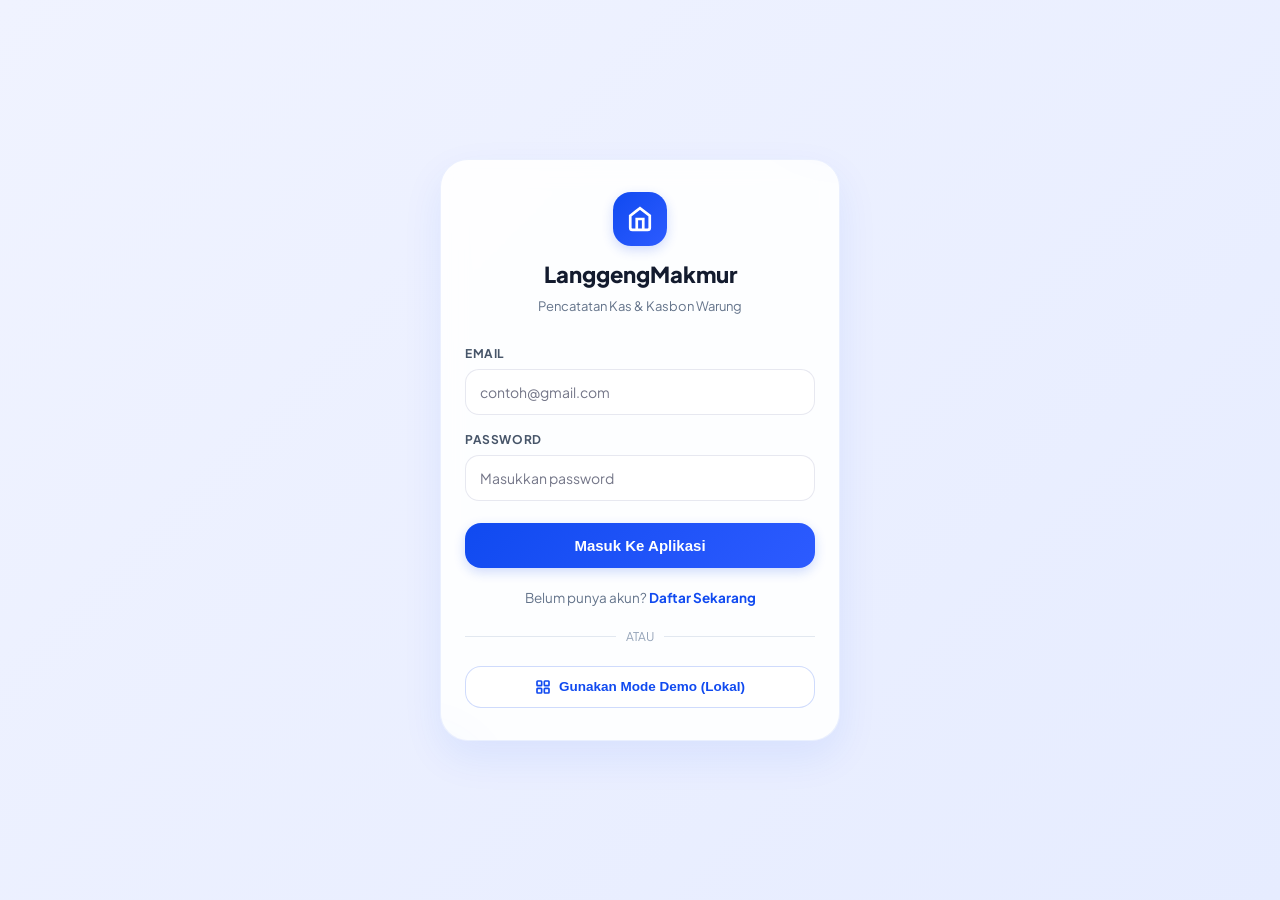
==== commit 5132c02e: "Implement login, register, logout and rename navbar items" ====
--- a/index.html
+++ b/index.html
@@ -32,6 +32,8 @@
 
 <body>
 
+  <!-- Auth Container -->
+  <div id="auth-container"></div>
 
   <!-- App Shell -->
   <div id="app-shell">
@@ -129,6 +131,7 @@
   <script src="js/pages/history.js"></script>
   <script src="js/pages/report.js"></script>
   <script src="js/pages/account.js"></script>
+  <script src="js/pages/auth.js"></script>
   <script src="js/app.js"></script>
 
   <script>
